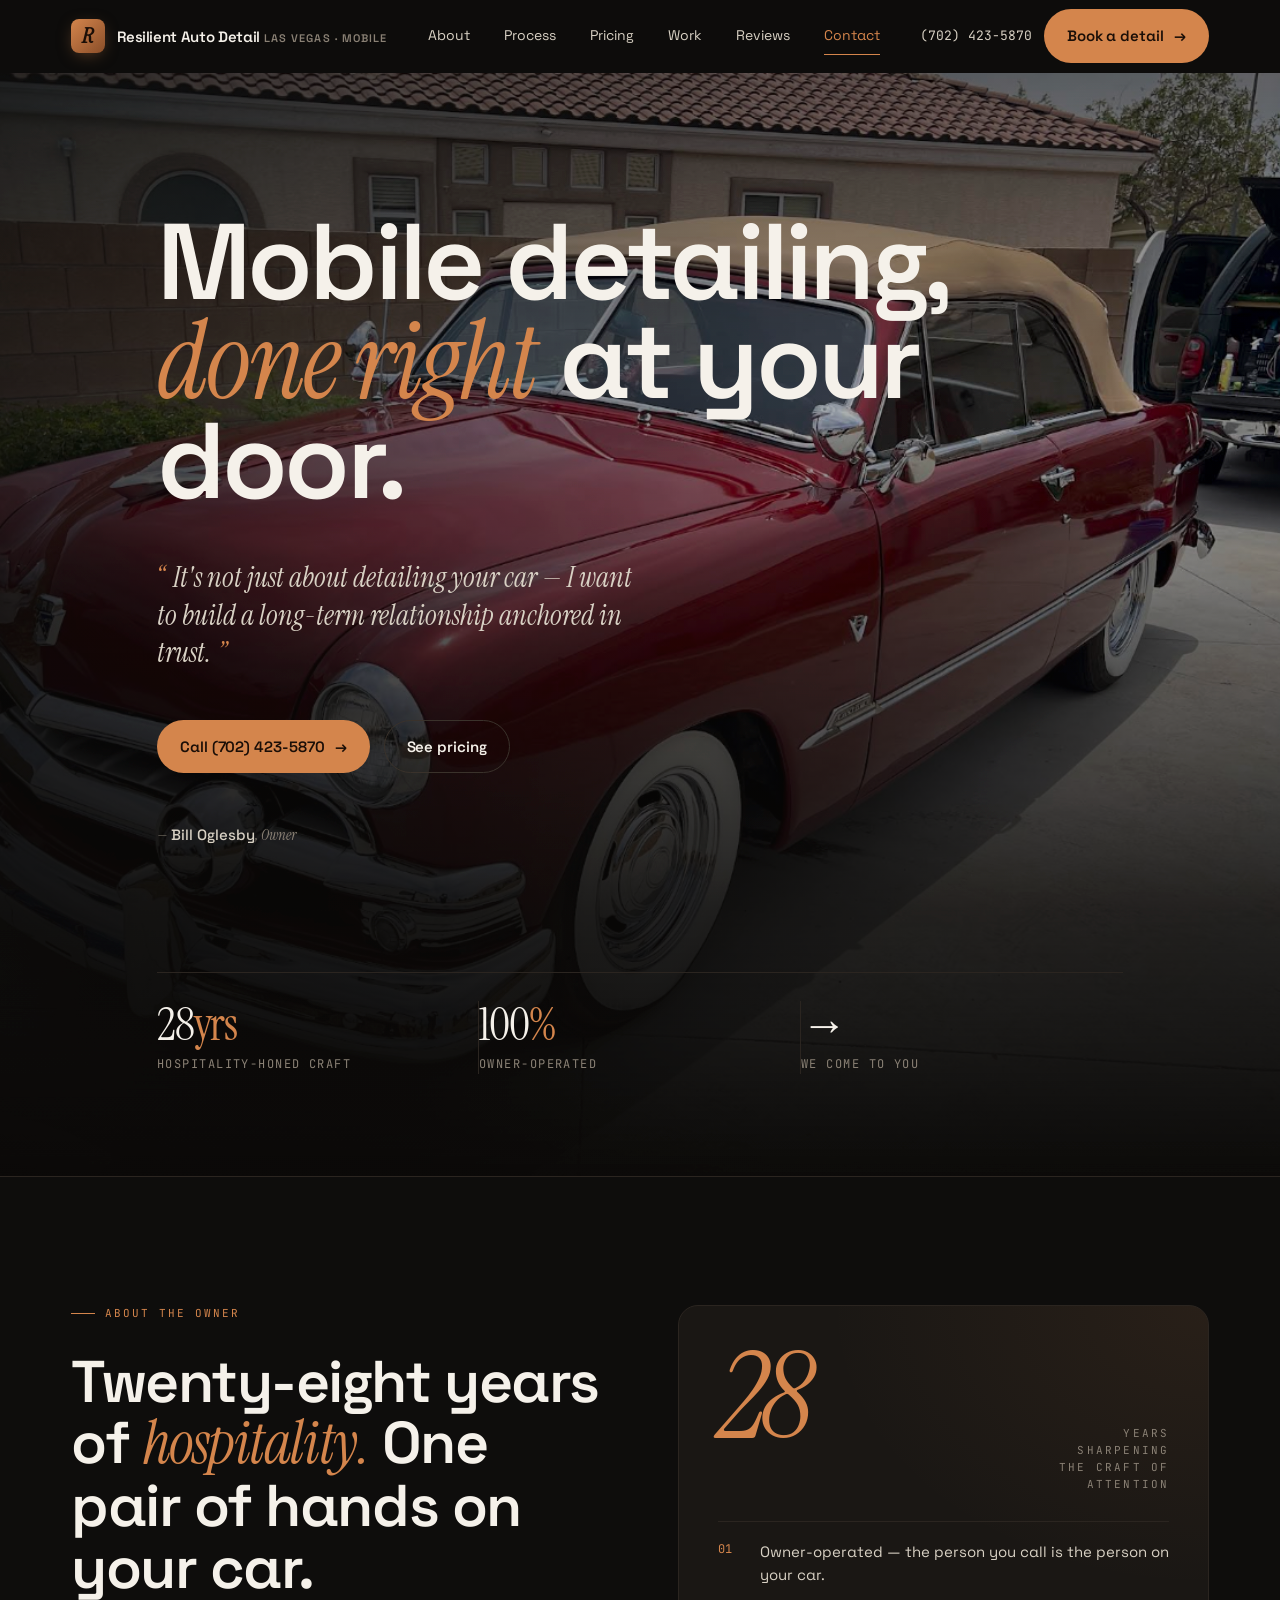
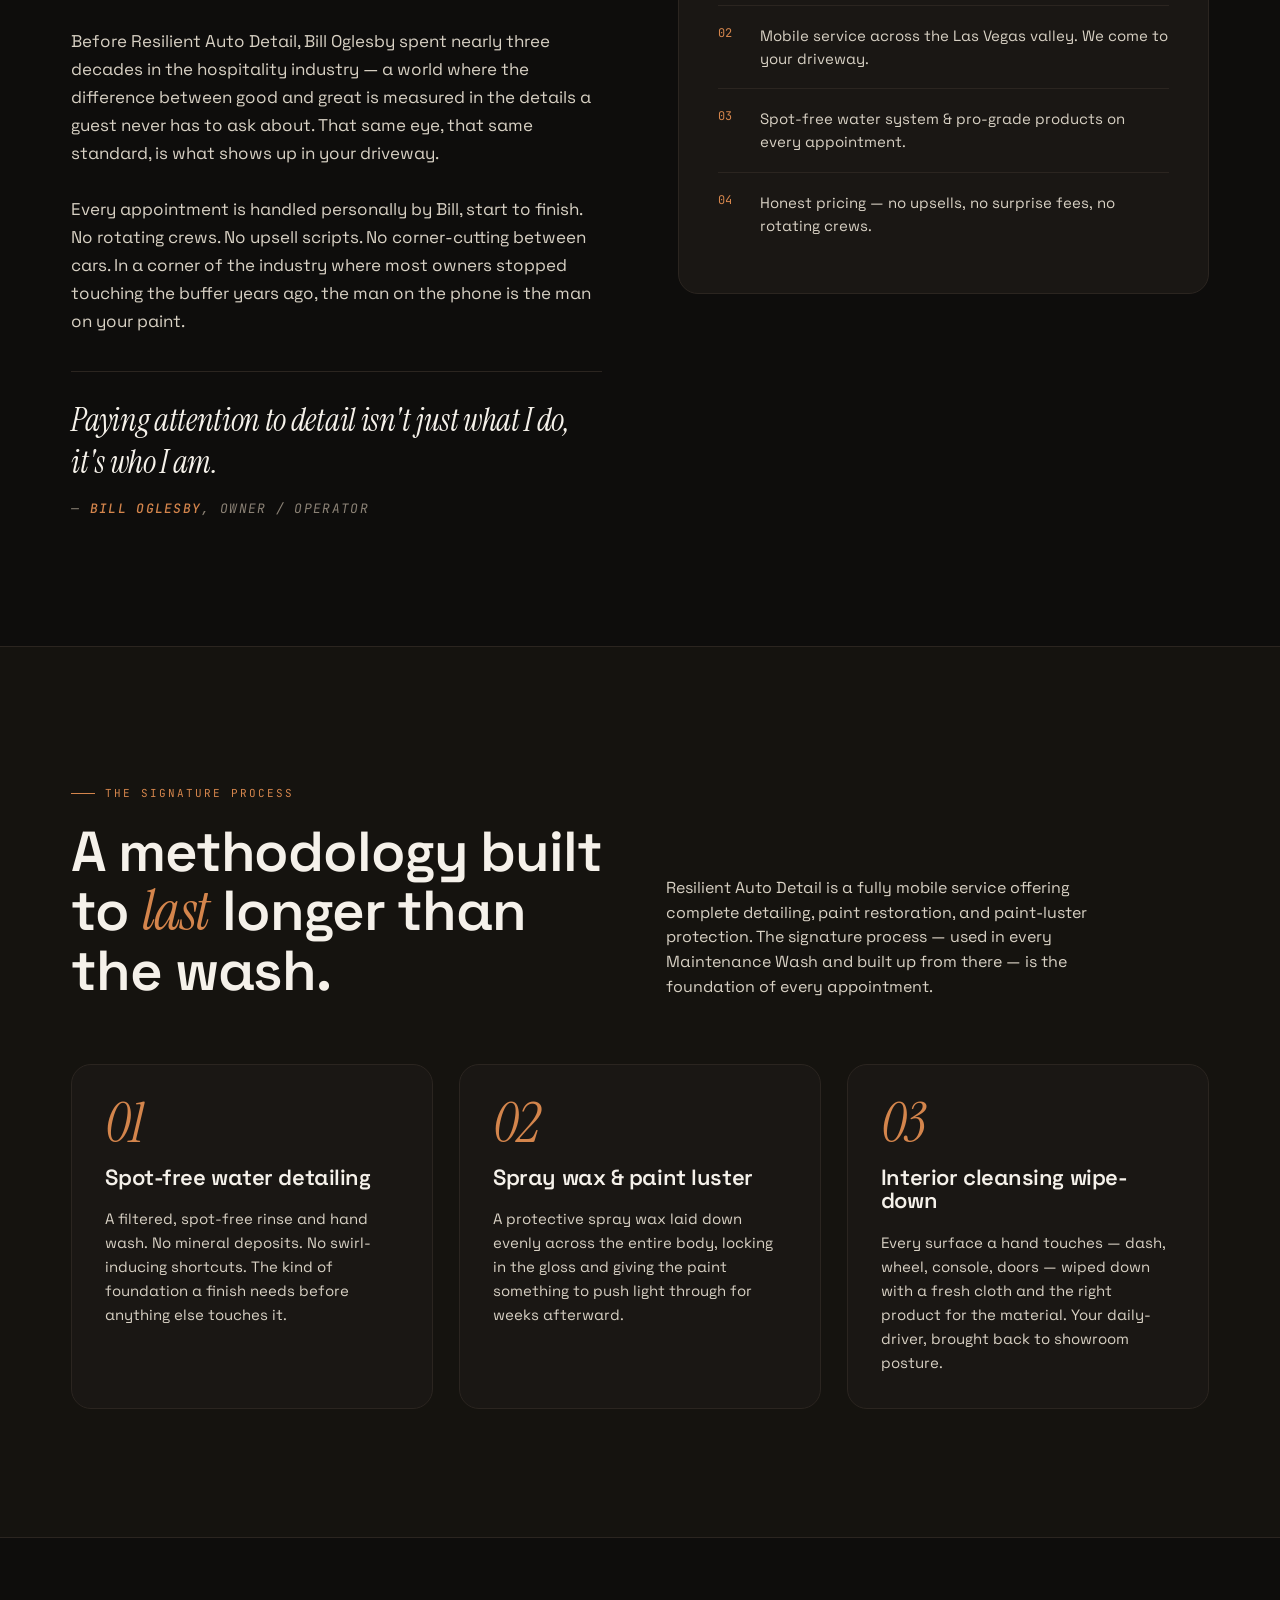
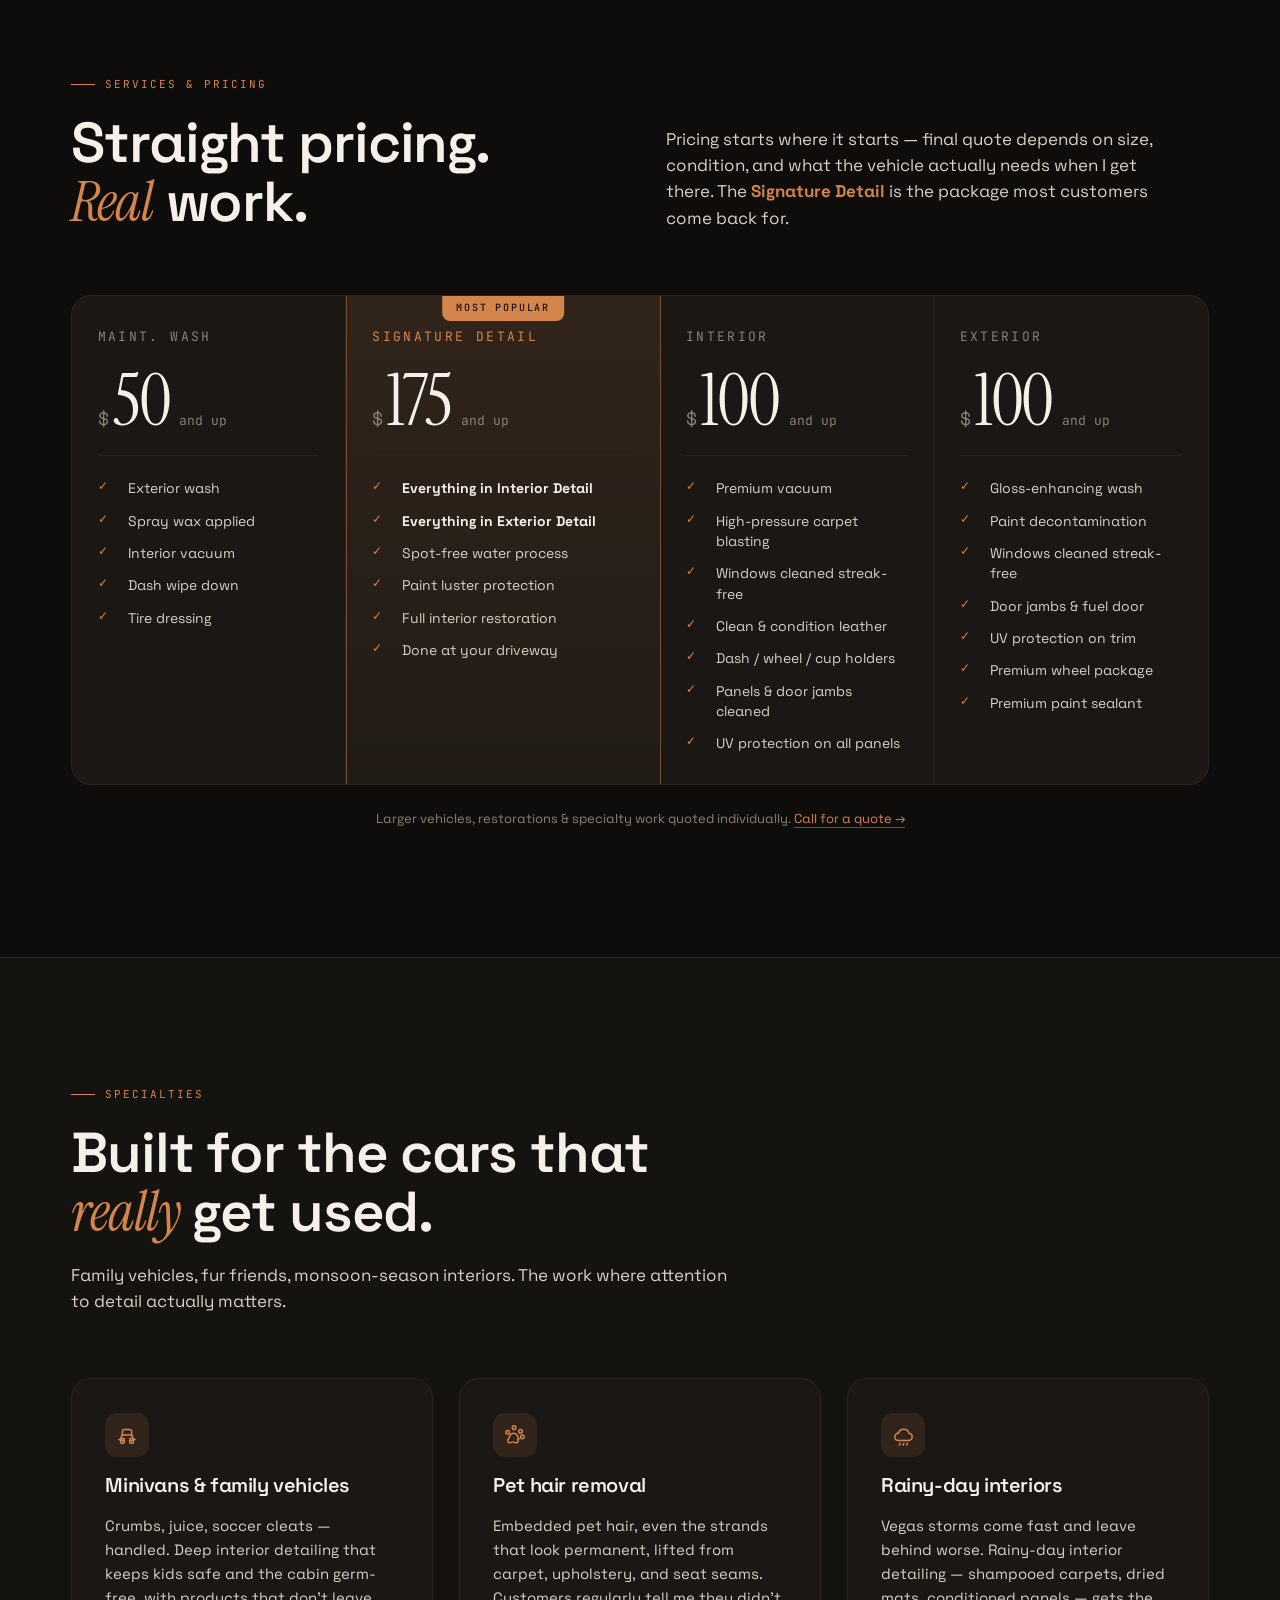
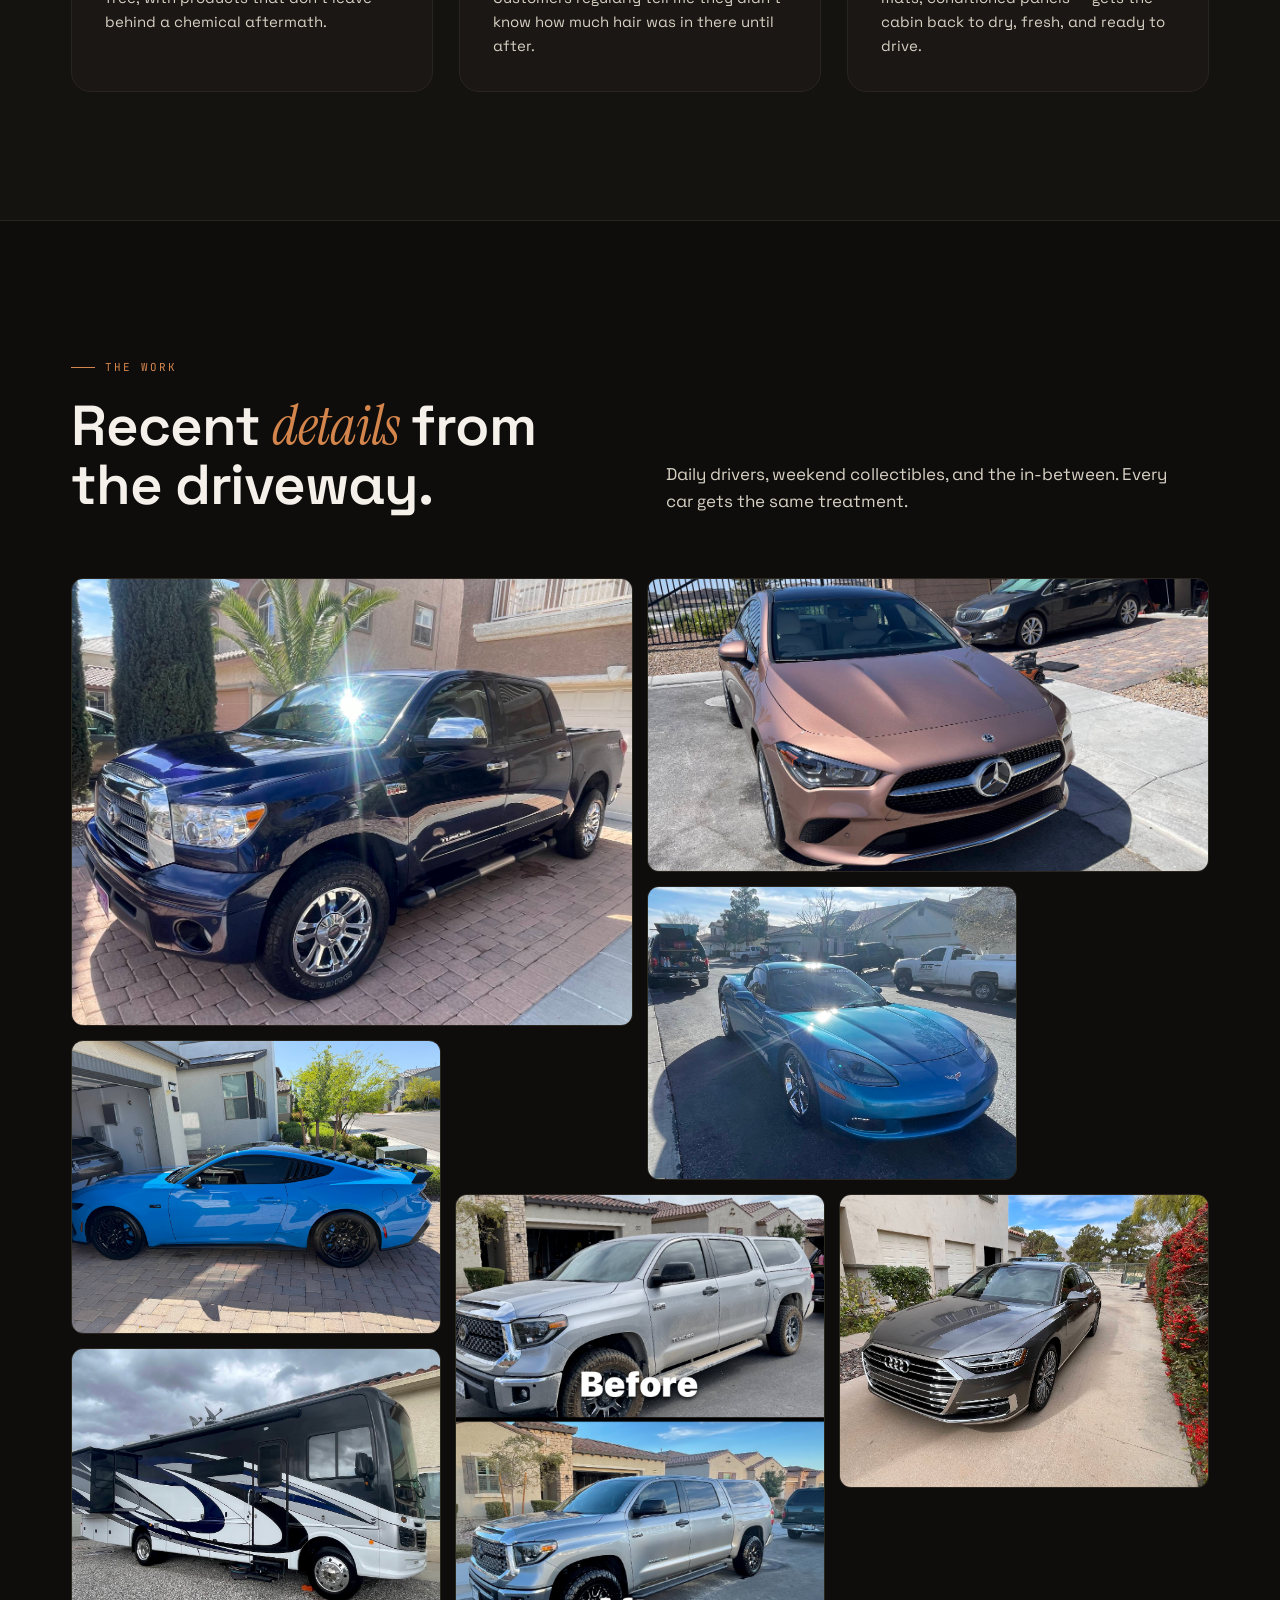
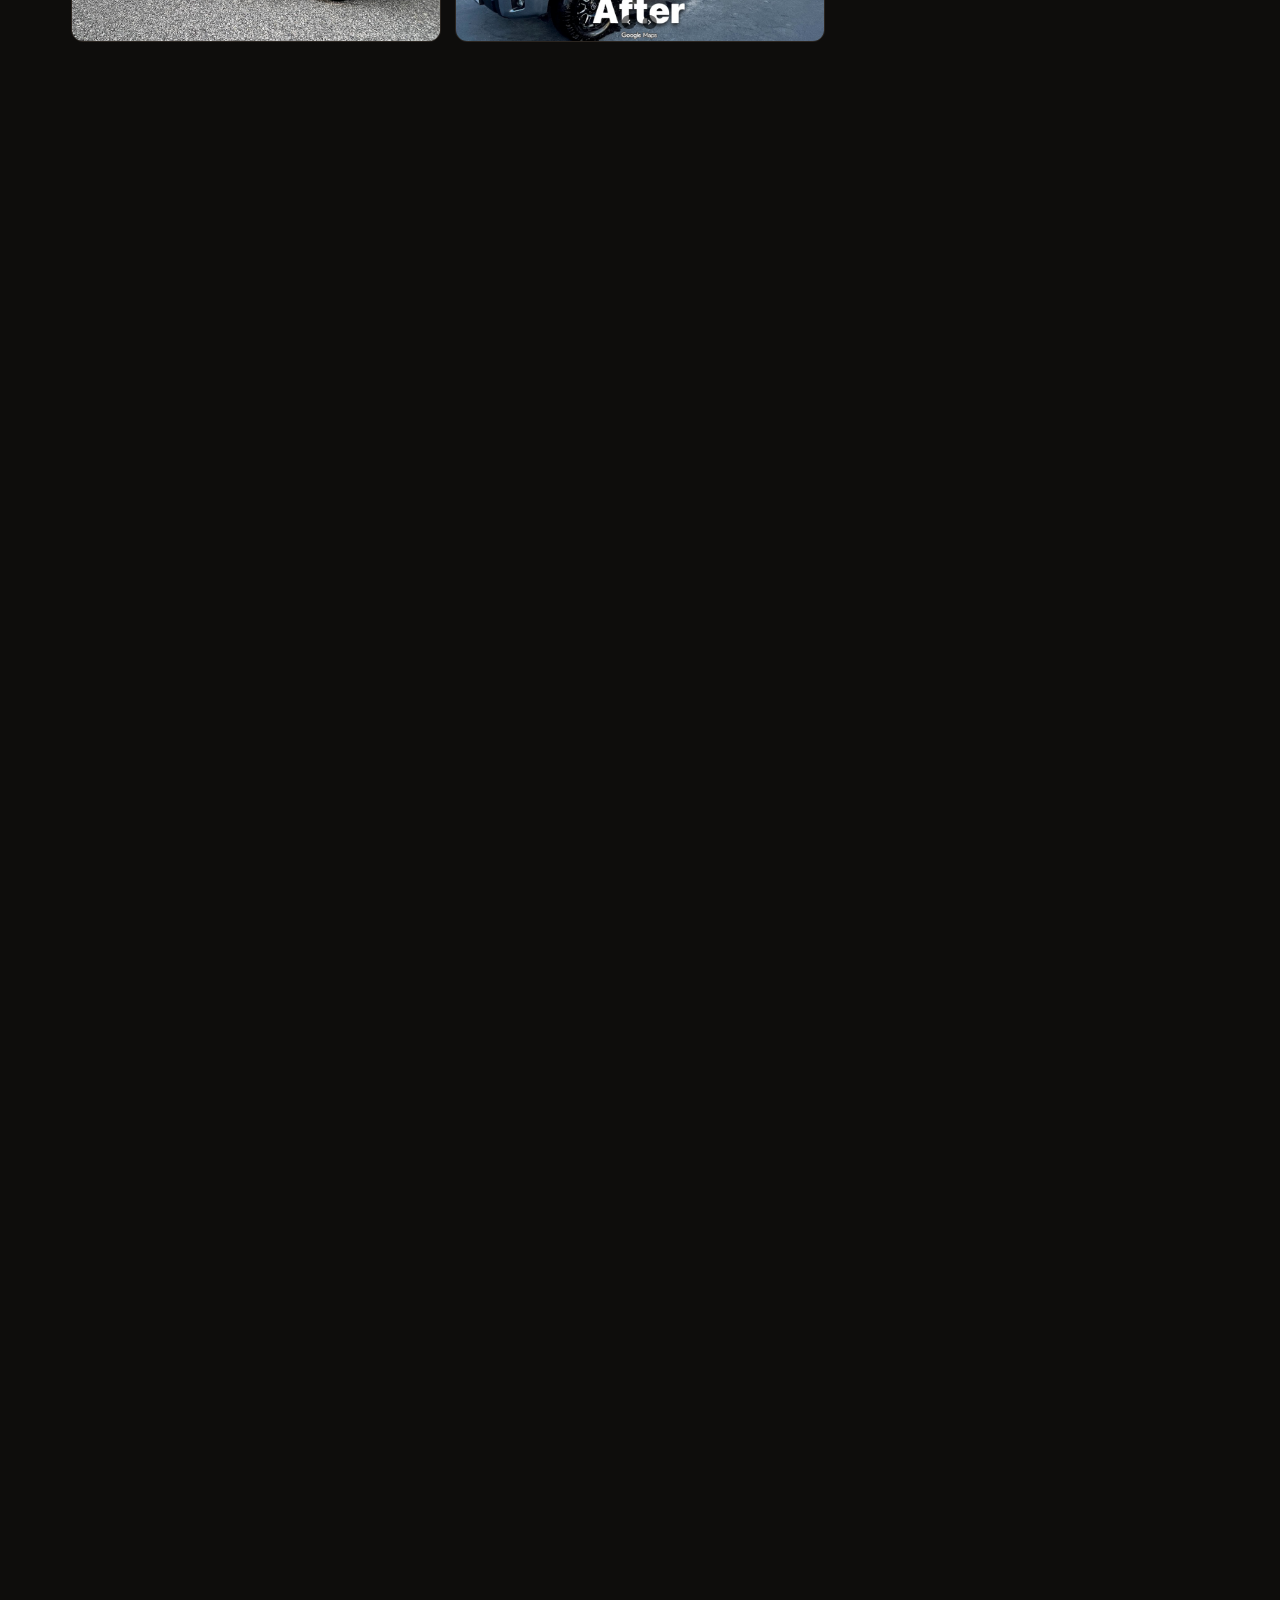
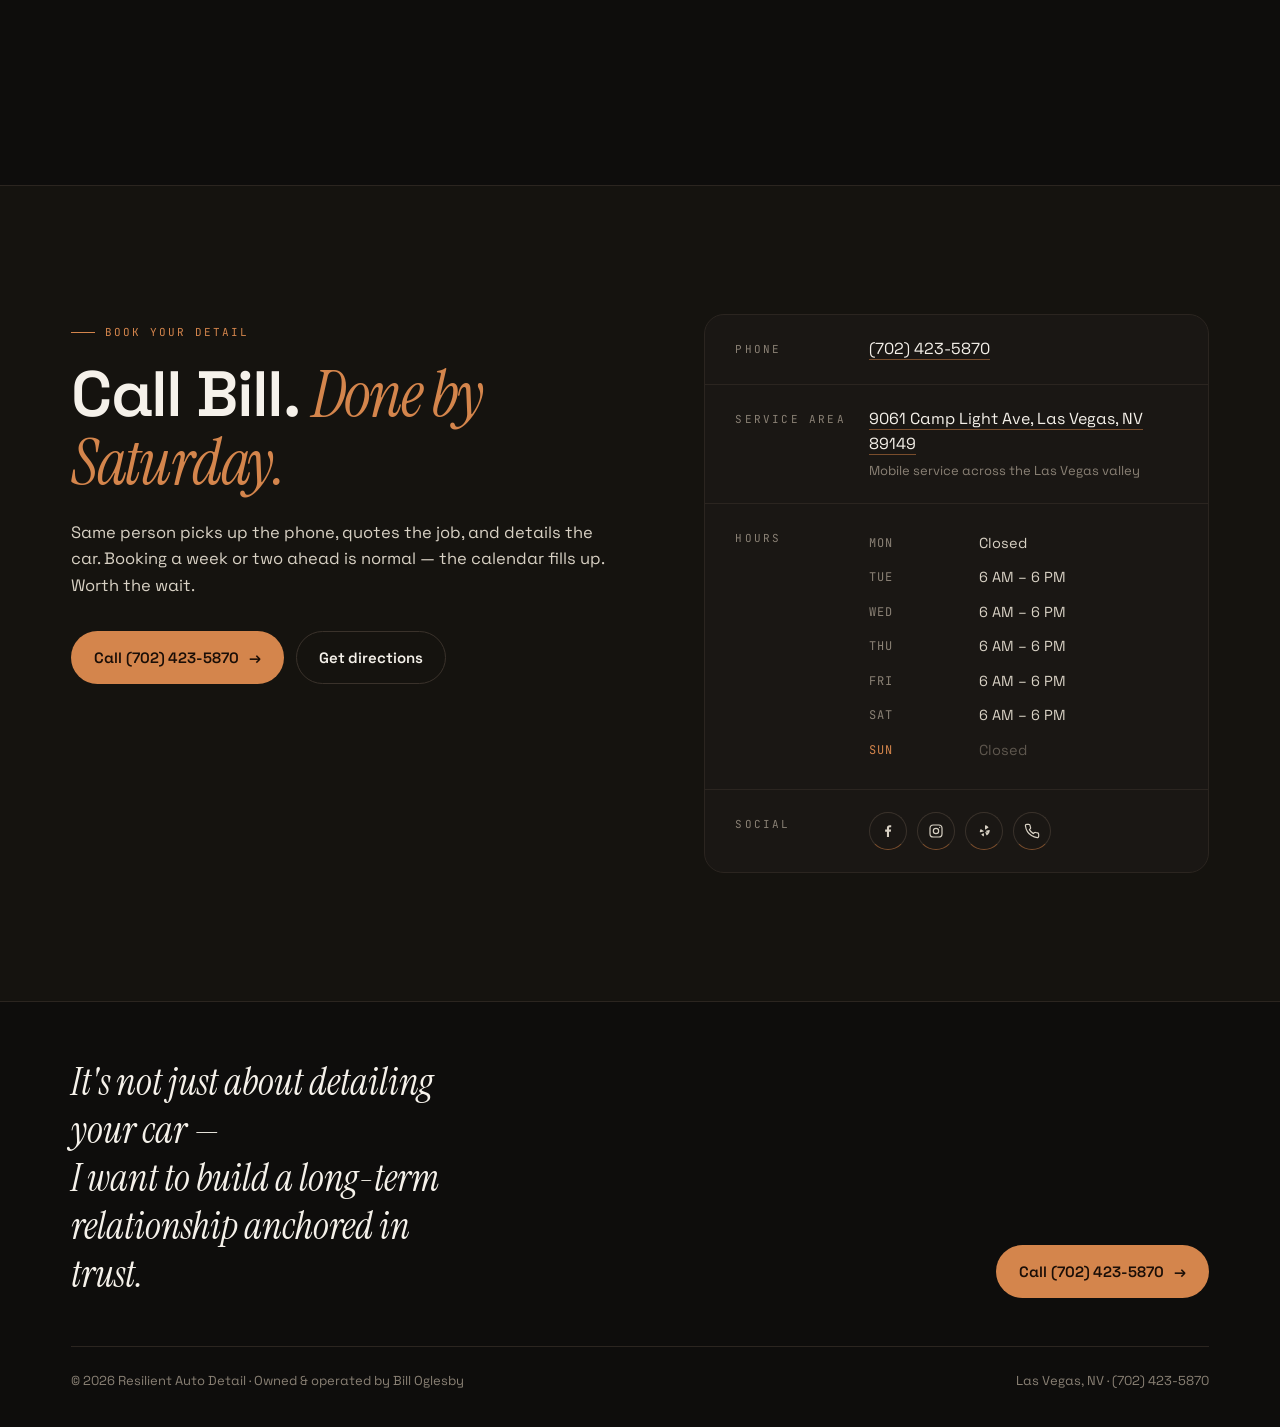
==== resilientautodetail.html @ d51728b9 "add resilient" ====
<!doctype html>
<html lang="en">
<head>
<meta charset="utf-8" />
<meta name="viewport" content="width=device-width,initial-scale=1,viewport-fit=cover" />
<title>Resilient Auto Detail — Mobile Auto Detailing by Bill Oglesby · Las Vegas</title>
<meta name="description" content="Mobile auto detailing in Las Vegas by owner-operator Bill Oglesby. Spot-free water detailing, paint luster protection, interior restoration. We come to your driveway. Call (702) 423-5870." />
<meta name="theme-color" content="#0e0d0c" />

<!-- Open Graph -->
<meta property="og:type" content="website" />
<meta property="og:site_name" content="Resilient Auto Detail" />
<meta property="og:title" content="Resilient Auto Detail — Mobile Auto Detailing by Bill Oglesby" />
<meta property="og:description" content="Owner-operated mobile detailing in Las Vegas. Spot-free water detailing, paint luster protection, interior restoration. We come to your driveway." />
<meta property="og:image" content="images/resilientautodetail/1.png" />
<meta property="og:url" content="https://resilientautodetail.com/" />
<meta name="twitter:card" content="summary_large_image" />

<!-- Local business structured data -->
<script type="application/ld+json">
{
  "@context": "https://schema.org",
  "@type": "AutoWash",
  "name": "Resilient Auto Detail",
  "image": "https://resilientautodetail.com/images/resilientautodetail/1.png",
  "telephone": "+1-702-423-5870",
  "url": "https://resilientautodetail.com/",
  "priceRange": "$50–$175+",
  "address": {
    "@type": "PostalAddress",
    "streetAddress": "9061 Camp Light Ave",
    "addressLocality": "Las Vegas",
    "addressRegion": "NV",
    "postalCode": "89149",
    "addressCountry": "US"
  },
  "openingHours": ["Tu-Sa 06:00-18:00"]
}
</script>

<link rel="preconnect" href="https://fonts.googleapis.com" />
<link rel="preconnect" href="https://fonts.gstatic.com" crossorigin />
<link href="https://fonts.googleapis.com/css2?family=Space+Grotesk:wght@400;500;600;700&family=Instrument+Serif:ital@0;1&family=JetBrains+Mono:wght@400;500&display=swap" rel="stylesheet" />

<style>
/* ---------- Tokens ---------- */
:root {
  --bg:        #0e0d0c;
  --bg-2:      #15130f;
  --surface:   #1a1714;
  --surface-2: #221d18;
  --line:      #2b2520;
  --line-2:    #3a322b;
  --fg:        #f5f1ea;
  --fg-2:      #d8d1c4;
  --muted:     #8a8175;
  --dim:       #5e574e;
  --ember:     #d4854c;       /* warm copper accent */
  --ember-2:   #e89a64;
  --ember-dim: #7a4d2c;
  --gold:      #c9a961;
  --red:       #c44a36;       /* alert/danger if needed */
  --max:       1240px;
  --gutter:    clamp(20px, 4vw, 56px);
  --r-sm: 6px;
  --r:    12px;
  --r-lg: 20px;
}

* { box-sizing: border-box; }
html { scroll-behavior: smooth; -webkit-text-size-adjust: 100%; }
body {
  margin: 0;
  background: var(--bg);
  color: var(--fg);
  font-family: 'Space Grotesk', system-ui, sans-serif;
  font-size: 17px;
  line-height: 1.55;
  font-feature-settings: "ss01", "ss02";
  -webkit-font-smoothing: antialiased;
  text-rendering: optimizeLegibility;
}
img { max-width: 100%; height: auto; display: block; }
a { color: inherit; text-decoration: none; }
button { font: inherit; cursor: pointer; }

::selection { background: var(--ember); color: #1a0e07; }

/* ---------- Reusable type ---------- */
.serif    { font-family: 'Instrument Serif', 'Cormorant Garamond', Georgia, serif; font-weight: 400; letter-spacing: -0.01em; }
.italic   { font-style: italic; }
.mono     { font-family: 'JetBrains Mono', ui-monospace, monospace; letter-spacing: 0.02em; }
.eyebrow {
  font-family: 'JetBrains Mono', monospace;
  font-size: 11px;
  letter-spacing: 0.18em;
  text-transform: uppercase;
  color: var(--ember);
  display: inline-flex;
  align-items: center;
  gap: 10px;
}
.eyebrow::before {
  content: "";
  width: 24px; height: 1px;
  background: currentColor;
  display: inline-block;
}

h1, h2, h3, h4 { margin: 0; font-weight: 600; letter-spacing: -0.02em; line-height: 1.05; }
p { margin: 0; }

.section { padding: clamp(72px, 10vw, 140px) 0; position: relative; }
.wrap   { max-width: var(--max); margin: 0 auto; padding: 0 var(--gutter); }
.rule   { border: 0; height: 1px; background: var(--line); margin: 0; }

/* ---------- Buttons ---------- */
.btn {
  display: inline-flex; align-items: center; gap: 10px;
  padding: 14px 22px;
  border-radius: 999px;
  border: 1px solid transparent;
  font-weight: 600;
  font-size: 15px;
  letter-spacing: -0.005em;
  transition: transform .15s ease, background .2s ease, color .2s ease, border-color .2s ease;
  white-space: nowrap;
}
.btn--primary {
  background: var(--ember);
  color: #1a0e07;
}
.btn--primary:hover { background: var(--ember-2); transform: translateY(-1px); }
.btn--ghost {
  background: transparent;
  color: var(--fg);
  border-color: var(--line-2);
}
.btn--ghost:hover { border-color: var(--ember); color: var(--ember); }
.btn .arrow {
  display: inline-block;
  transition: transform .2s ease;
}
.btn:hover .arrow { transform: translateX(3px); }

/* ---------- NAV ---------- */
.nav {
  position: sticky; top: 0; z-index: 50;
  background: rgba(14, 13, 12, 0.72);
  backdrop-filter: blur(14px) saturate(140%);
  -webkit-backdrop-filter: blur(14px) saturate(140%);
  border-bottom: 1px solid transparent;
  transition: border-color .25s ease, background .25s ease;
}
.nav.is-scrolled {
  border-bottom-color: var(--line);
  background: rgba(14, 13, 12, 0.88);
}
.nav__inner {
  display: flex; align-items: center; justify-content: space-between;
  height: 72px;
}
.brand {
  display: flex; align-items: center; gap: 12px;
  font-weight: 600; letter-spacing: -0.02em;
}
.brand__mark {
  width: 34px; height: 34px; border-radius: 8px;
  background: linear-gradient(135deg, var(--ember) 0%, #8a4e29 100%);
  display: grid; place-items: center;
  color: #1a0e07;
  font-family: 'Instrument Serif', serif;
  font-size: 22px;
  font-style: italic;
  line-height: 1;
  box-shadow: 0 4px 18px -6px rgba(212, 133, 76, 0.6);
}
.brand__name { font-size: 15px; line-height: 1.1; }
.brand__sub  { font-size: 11px; color: var(--muted); letter-spacing: 0.1em; text-transform: uppercase; line-height: 1; margin-top: 3px; }

.nav__links {
  display: flex; align-items: center; gap: 34px;
}
.nav__links a {
  font-size: 14px;
  color: var(--fg-2);
  position: relative;
  transition: color .2s ease;
}
.nav__links a:hover { color: var(--ember); }
.nav__links a.is-active { color: var(--ember); }
.nav__links a.is-active::after {
  content: "";
  position: absolute; left: 0; right: 0; bottom: -8px;
  height: 1px; background: var(--ember);
}

.nav__cta { display: flex; align-items: center; gap: 12px; }
.nav__phone {
  font-family: 'JetBrains Mono', monospace;
  font-size: 13px;
  color: var(--fg-2);
}
.nav__phone:hover { color: var(--ember); }

.nav__mobile { display: none; }
.nav__burger {
  display: none;
  width: 40px; height: 40px;
  border: 1px solid var(--line-2);
  background: transparent;
  border-radius: 8px;
  position: relative;
}
.nav__burger span {
  position: absolute; left: 10px; right: 10px; height: 1.5px; background: var(--fg);
  transition: transform .25s ease, opacity .2s ease, top .25s ease;
}
.nav__burger span:nth-child(1) { top: 14px; }
.nav__burger span:nth-child(2) { top: 19px; }
.nav__burger span:nth-child(3) { top: 24px; }
.nav.is-open .nav__burger span:nth-child(1) { top: 19px; transform: rotate(45deg); }
.nav.is-open .nav__burger span:nth-child(2) { opacity: 0; }
.nav.is-open .nav__burger span:nth-child(3) { top: 19px; transform: rotate(-45deg); }

/* ---------- HERO ---------- */
.hero {
  position: relative;
  min-height: min(92vh, 880px);
  display: grid;
  align-items: end;
  overflow: hidden;
  isolation: isolate;
  border-bottom: 1px solid var(--line);
}
.hero__bg {
  position: absolute; inset: 0;
  background-image: url('images/resilientautodetail/1.png');
  background-size: cover;
  background-position: center 35%;
  z-index: -2;
  transform: scale(1.04);
  filter: saturate(1.05) contrast(1.04);
}
.hero__bg::after {
  content: "";
  position: absolute; inset: 0;
  background:
    linear-gradient(180deg, rgba(14,13,12,0.55) 0%, rgba(14,13,12,0.15) 30%, rgba(14,13,12,0.85) 75%, var(--bg) 100%),
    linear-gradient(90deg, rgba(14,13,12,0.75) 0%, rgba(14,13,12,0.2) 60%);
  z-index: -1;
}
.hero__inner {
  padding-top: clamp(60px, 12vw, 140px);
  padding-bottom: clamp(60px, 8vw, 110px);
  display: grid;
  gap: clamp(28px, 4vw, 48px);
}
.hero__rating {
  display: inline-flex; align-items: center; gap: 12px;
  padding: 8px 14px 8px 12px;
  border: 1px solid var(--line-2);
  border-radius: 999px;
  background: rgba(14, 13, 12, 0.5);
  backdrop-filter: blur(6px);
  font-size: 13px;
  width: max-content;
}
.hero__rating .stars { color: var(--gold); letter-spacing: 1px; }
.hero__rating .dot { width: 3px; height: 3px; border-radius: 50%; background: var(--dim); }
.hero__rating .count { color: var(--muted); font-family: 'JetBrains Mono', monospace; font-size: 12px; }

.hero h1 {
  font-size: clamp(44px, 8.4vw, 116px);
  line-height: 0.92;
  letter-spacing: -0.035em;
  max-width: 14ch;
}
.hero h1 .accent {
  font-family: 'Instrument Serif', serif;
  font-weight: 400;
  font-style: italic;
  letter-spacing: -0.02em;
  color: var(--ember);
}
.hero__tagline {
  max-width: 38ch;
  font-family: 'Instrument Serif', serif;
  font-style: italic;
  font-size: clamp(20px, 2.4vw, 28px);
  line-height: 1.35;
  color: var(--fg-2);
}
.hero__tagline::before { content: "“"; color: var(--ember); margin-right: 2px; }
.hero__tagline::after  { content: "”"; color: var(--ember); margin-left: 2px;  }

.hero__actions {
  display: flex; flex-wrap: wrap; gap: 14px; align-items: center;
}
.hero__signature {
  margin-top: 2px;
  font-family: 'Instrument Serif', serif;
  font-style: italic;
  font-size: 15px;
  color: var(--muted);
}
.hero__signature strong { color: var(--fg-2); font-style: normal; font-family: 'Space Grotesk', sans-serif; font-weight: 500; }

.hero__meta {
  display: grid;
  grid-template-columns: repeat(3, minmax(0, 1fr));
  gap: 0;
  border-top: 1px solid var(--line);
  margin-top: clamp(40px, 6vw, 80px);
  padding-top: 28px;
}
.hero__meta > div {
  padding-right: 24px;
  border-right: 1px solid var(--line);
}
.hero__meta > div:last-child { border-right: 0; }
.hero__meta .k {
  font-family: 'Instrument Serif', serif;
  font-size: clamp(28px, 3.6vw, 48px);
  line-height: 1;
  letter-spacing: -0.02em;
  color: var(--fg);
}
.hero__meta .v {
  margin-top: 8px;
  font-size: 12px;
  letter-spacing: 0.12em;
  text-transform: uppercase;
  color: var(--muted);
  font-family: 'JetBrains Mono', monospace;
}

/* ---------- ABOUT ---------- */
.about {
  background: var(--bg);
}
.about__grid {
  display: grid;
  grid-template-columns: 1fr 1fr;
  gap: clamp(40px, 6vw, 96px);
  align-items: start;
}
.about__copy { display: grid; gap: 28px; }
.about__copy h2 {
  font-size: clamp(34px, 4.6vw, 64px);
  letter-spacing: -0.025em;
  max-width: 18ch;
}
.about__copy h2 em {
  font-family: 'Instrument Serif', serif;
  font-weight: 400;
  font-style: italic;
  color: var(--ember);
}
.about__copy p {
  color: var(--fg-2);
  font-size: 17px;
  line-height: 1.65;
  max-width: 52ch;
}
.about__pullquote {
  padding: 28px 0 0 0;
  border-top: 1px solid var(--line);
  margin-top: 8px;
  font-family: 'Instrument Serif', serif;
  font-style: italic;
  font-size: clamp(24px, 2.6vw, 32px);
  line-height: 1.3;
  letter-spacing: -0.01em;
  color: var(--fg);
}
.about__sig {
  margin-top: 18px;
  font-size: 13px;
  color: var(--muted);
  letter-spacing: 0.1em;
  text-transform: uppercase;
  font-family: 'JetBrains Mono', monospace;
}
.about__sig strong { color: var(--ember); font-weight: 500; }

.about__panel {
  position: relative;
  border: 1px solid var(--line);
  border-radius: var(--r-lg);
  padding: clamp(28px, 3vw, 40px);
  background:
    radial-gradient(120% 80% at 100% 0%, rgba(212,133,76,0.08) 0%, transparent 60%),
    var(--surface);
  display: grid;
  gap: 28px;
  align-content: start;
}
.about__panel-head {
  display: flex; justify-content: space-between; align-items: baseline;
  gap: 24px;
}
.about__panel-head .num {
  font-family: 'Instrument Serif', serif;
  font-style: italic;
  font-size: clamp(64px, 10vw, 120px);
  line-height: 0.85;
  letter-spacing: -0.04em;
  color: var(--ember);
}
.about__panel-head .lab {
  text-align: right;
  font-size: 11px;
  letter-spacing: 0.2em;
  text-transform: uppercase;
  color: var(--muted);
  max-width: 16ch;
  font-family: 'JetBrains Mono', monospace;
}
.about__list {
  list-style: none; padding: 0; margin: 0;
  display: grid;
  border-top: 1px solid var(--line);
}
.about__list li {
  padding: 18px 0;
  border-bottom: 1px solid var(--line);
  display: grid;
  grid-template-columns: 28px 1fr;
  gap: 14px;
  font-size: 15px;
  color: var(--fg-2);
}
.about__list li:last-child { border-bottom: 0; }
.about__list .marker {
  font-family: 'JetBrains Mono', monospace;
  font-size: 12px;
  color: var(--ember);
}

/* ---------- PROCESS ---------- */
.process {
  background: var(--bg-2);
  border-top: 1px solid var(--line);
  border-bottom: 1px solid var(--line);
}
.process__header {
  display: grid;
  grid-template-columns: 1fr 1fr;
  gap: clamp(28px, 4vw, 56px);
  margin-bottom: clamp(40px, 5vw, 72px);
  align-items: end;
}
.process__header h2 {
  font-size: clamp(34px, 4.4vw, 60px);
  max-width: 16ch;
}
.process__header h2 em {
  font-family: 'Instrument Serif', serif;
  font-style: italic;
  font-weight: 400;
  color: var(--ember);
}
.process__header p {
  color: var(--fg-2);
  max-width: 46ch;
  font-size: 16px;
}
.process__grid {
  display: grid;
  grid-template-columns: repeat(3, 1fr);
  gap: clamp(20px, 2vw, 32px);
}
.step {
  border: 1px solid var(--line);
  border-radius: var(--r-lg);
  padding: clamp(24px, 2.6vw, 36px);
  background: var(--surface);
  display: grid;
  gap: 18px;
  align-content: start;
  transition: border-color .3s ease, transform .3s ease;
}
.step:hover { border-color: var(--ember-dim); transform: translateY(-2px); }
.step__num {
  font-family: 'Instrument Serif', serif;
  font-style: italic;
  font-size: 56px;
  line-height: 0.9;
  color: var(--ember);
  letter-spacing: -0.03em;
}
.step h3 {
  font-size: 22px;
  letter-spacing: -0.02em;
}
.step p {
  color: var(--fg-2);
  font-size: 15px;
  line-height: 1.6;
}

/* ---------- PRICING ---------- */
.pricing__head {
  display: grid;
  grid-template-columns: 1fr 1fr;
  gap: clamp(28px, 4vw, 56px);
  margin-bottom: clamp(40px, 5vw, 72px);
  align-items: end;
}
.pricing__head h2 {
  font-size: clamp(34px, 4.4vw, 60px);
  max-width: 14ch;
}
.pricing__head h2 em {
  font-family: 'Instrument Serif', serif;
  font-style: italic;
  font-weight: 400;
  color: var(--ember);
}
.pricing__head p {
  color: var(--fg-2);
  max-width: 46ch;
}

.pricing__grid {
  display: grid;
  grid-template-columns: 1fr 1.15fr 1fr 1fr;
  gap: 0;
  border: 1px solid var(--line);
  border-radius: var(--r-lg);
  overflow: hidden;
  background: var(--surface);
}
.tier {
  padding: clamp(28px, 2.4vw, 36px) clamp(22px, 2vw, 30px);
  border-right: 1px solid var(--line);
  display: grid;
  align-content: start;
  gap: 22px;
  position: relative;
}
.tier:last-child { border-right: 0; }
.tier__name {
  font-size: 13px;
  letter-spacing: 0.18em;
  text-transform: uppercase;
  color: var(--muted);
  font-family: 'JetBrains Mono', monospace;
}
.tier__price {
  display: flex; align-items: baseline; gap: 6px;
}
.tier__price .currency { font-size: 18px; color: var(--muted); margin-right: -2px; }
.tier__price .amount {
  font-family: 'Instrument Serif', serif;
  font-size: clamp(48px, 5.6vw, 72px);
  line-height: 0.9;
  letter-spacing: -0.03em;
  color: var(--fg);
}
.tier__price .suffix {
  font-size: 13px; color: var(--muted);
  font-family: 'JetBrains Mono', monospace;
  margin-left: 4px;
}
.tier__features {
  list-style: none; margin: 0; padding: 0;
  display: grid; gap: 12px;
  border-top: 1px solid var(--line);
  padding-top: 22px;
}
.tier__features li {
  font-size: 14px;
  color: var(--fg-2);
  display: grid;
  grid-template-columns: 18px 1fr;
  gap: 12px;
  line-height: 1.45;
}
.tier__features .ck {
  color: var(--ember);
  font-family: 'JetBrains Mono', monospace;
  font-size: 12px;
}

.tier--signature {
  background:
    linear-gradient(180deg, rgba(212,133,76,0.12), rgba(212,133,76,0.04));
  border-left: 1px solid var(--ember-dim);
  border-right: 1px solid var(--ember-dim);
  position: relative;
  z-index: 2;
}
.tier--signature .tier__name { color: var(--ember); }
.tier--signature .tier__price .amount { color: var(--fg); }
.tier--signature::before {
  content: "Most Popular";
  position: absolute; top: -1px; left: 50%; transform: translateX(-50%);
  background: var(--ember);
  color: #1a0e07;
  font-size: 10px;
  letter-spacing: 0.18em;
  text-transform: uppercase;
  font-family: 'JetBrains Mono', monospace;
  padding: 5px 14px;
  border-radius: 0 0 8px 8px;
  font-weight: 500;
}
.pricing__foot {
  margin-top: 24px;
  font-size: 13px;
  color: var(--muted);
  text-align: center;
}
.pricing__foot a { color: var(--ember); border-bottom: 1px solid var(--ember-dim); }

/* ---------- SPECIALTIES ---------- */
.specialties {
  background: var(--bg-2);
  border-top: 1px solid var(--line);
  border-bottom: 1px solid var(--line);
}
.specialties__head { max-width: 60ch; margin-bottom: clamp(40px, 5vw, 72px); display: grid; gap: 20px; }
.specialties__head h2 {
  font-size: clamp(34px, 4.4vw, 60px);
}
.specialties__head h2 em {
  font-family: 'Instrument Serif', serif;
  font-style: italic;
  font-weight: 400;
  color: var(--ember);
}
.specialties__head p { color: var(--fg-2); }
.specialties__grid {
  display: grid;
  grid-template-columns: repeat(3, 1fr);
  gap: clamp(20px, 2vw, 32px);
}
.spec {
  padding: clamp(28px, 2.6vw, 40px);
  border: 1px solid var(--line);
  background: var(--surface);
  border-radius: var(--r-lg);
  display: grid;
  gap: 18px;
  align-content: start;
  position: relative;
  overflow: hidden;
  transition: border-color .3s ease;
}
.spec:hover { border-color: var(--ember-dim); }
.spec__icon {
  width: 44px; height: 44px;
  border-radius: 12px;
  background: rgba(212,133,76,0.12);
  display: grid; place-items: center;
  color: var(--ember);
}
.spec h3 { font-size: 20px; }
.spec p { color: var(--fg-2); font-size: 15px; line-height: 1.6; }

/* ---------- GALLERY ---------- */
.gallery__head {
  display: grid;
  grid-template-columns: 1fr 1fr;
  gap: clamp(28px, 4vw, 56px);
  margin-bottom: clamp(40px, 5vw, 72px);
  align-items: end;
}
.gallery__head h2 {
  font-size: clamp(34px, 4.4vw, 60px);
  max-width: 14ch;
}
.gallery__head h2 em {
  font-family: 'Instrument Serif', serif;
  font-style: italic;
  font-weight: 400;
  color: var(--ember);
}
.gallery__head p { color: var(--fg-2); max-width: 46ch; }

.gallery__grid {
  display: grid;
  grid-template-columns: repeat(6, 1fr);
  grid-auto-rows: 140px;
  gap: 14px;
}
.gallery__item {
  position: relative;
  overflow: hidden;
  border-radius: var(--r);
  cursor: zoom-in;
  background: var(--surface);
  border: 1px solid var(--line);
}
.gallery__item img {
  width: 100%; height: 100%; object-fit: cover;
  transition: transform .6s ease;
}
.gallery__item:hover img { transform: scale(1.04); }
.gallery__item::after {
  content: "";
  position: absolute; inset: 0;
  background: linear-gradient(180deg, transparent 60%, rgba(0,0,0,0.55));
  opacity: 0;
  transition: opacity .3s ease;
  pointer-events: none;
}
.gallery__item:hover::after { opacity: 1; }
.gallery__item .cap {
  position: absolute; left: 14px; bottom: 12px;
  font-size: 12px;
  font-family: 'JetBrains Mono', monospace;
  letter-spacing: 0.08em;
  text-transform: uppercase;
  color: var(--fg);
  opacity: 0;
  transition: opacity .3s ease, transform .3s ease;
  transform: translateY(4px);
  z-index: 2;
}
.gallery__item:hover .cap { opacity: 1; transform: translateY(0); }

/* Masonry placements */
.gi-1 { grid-column: span 3; grid-row: span 3; }
.gi-2 { grid-column: span 3; grid-row: span 2; }
.gi-3 { grid-column: span 2; grid-row: span 2; }
.gi-4 { grid-column: span 2; grid-row: span 2; }
.gi-5 { grid-column: span 2; grid-row: span 3; }
.gi-6 { grid-column: span 2; grid-row: span 2; }
.gi-7 { grid-column: span 2; grid-row: span 2; }

/* Lightbox */
.lightbox {
  position: fixed; inset: 0;
  background: rgba(0,0,0,0.92);
  display: none;
  align-items: center; justify-content: center;
  z-index: 100;
  padding: 5vw;
  cursor: zoom-out;
}
.lightbox.is-open { display: flex; }
.lightbox img {
  max-width: 100%; max-height: 90vh;
  border-radius: var(--r);
  box-shadow: 0 30px 80px -20px rgba(0,0,0,0.8);
}
.lightbox__close {
  position: absolute; top: 24px; right: 24px;
  width: 44px; height: 44px;
  border: 1px solid var(--line-2);
  background: rgba(0,0,0,0.6);
  border-radius: 50%;
  color: var(--fg);
  font-size: 18px;
  display: grid; place-items: center;
}
.lightbox__nav {
  position: absolute; top: 50%; transform: translateY(-50%);
  width: 52px; height: 52px;
  border: 1px solid var(--line-2);
  background: rgba(0,0,0,0.6);
  border-radius: 50%;
  color: var(--fg);
  font-size: 22px;
}
.lightbox__nav--prev { left: 24px; }
.lightbox__nav--next { right: 24px; }

/* ---------- REVIEWS ---------- */
.reviews {
  background: var(--bg);
}
.reviews__head {
  margin-bottom: clamp(40px, 5vw, 72px);
}
.reviews__head h2 {
  font-size: clamp(34px, 4.4vw, 60px);
  max-width: 22ch;
}
.reviews__head h2 em {
  font-family: 'Instrument Serif', serif;
  font-style: italic;
  font-weight: 400;
  color: var(--ember);
}

.reviews__grid {
  display: grid;
  grid-template-columns: repeat(2, 1fr);
  gap: clamp(20px, 2vw, 28px);
}
.review {
  border: 1px solid var(--line);
  border-radius: var(--r-lg);
  background: var(--surface);
  display: grid;
  align-content: start;
  position: relative;
  overflow: hidden;
}
.review__photo {
  display: block;
  width: 100%;
  height: 240px;
  object-fit: cover;
  background: var(--bg-2);
  border-bottom: 1px solid var(--line);
}
.review__inner {
  padding: clamp(24px, 2.4vw, 32px);
  display: grid;
  gap: 18px;
  align-content: start;
}
.review__head {
  display: flex; align-items: center; gap: 14px;
}
.review__avatar {
  width: 44px; height: 44px;
  border-radius: 50%;
  display: grid; place-items: center;
  font-family: 'Instrument Serif', serif;
  font-size: 22px;
  color: #1a0e07;
  flex-shrink: 0;
}
.review__who { display: grid; gap: 2px; }
.review__name { font-weight: 500; font-size: 16px; }
.review__when { font-size: 12px; color: var(--muted); font-family: 'JetBrains Mono', monospace; letter-spacing: 0.05em; }
.review__stars { color: var(--gold); letter-spacing: 2px; font-size: 14px; margin-left: auto; }
.review__body {
  color: var(--fg-2);
  font-size: 15.5px;
  line-height: 1.65;
  max-height: 9.5em;
  overflow: hidden;
  position: relative;
  transition: max-height .4s ease;
}
.review.is-expanded .review__body { max-height: 60em; }
.review__body::after {
  content: "";
  position: absolute; left: 0; right: 0; bottom: 0;
  height: 60px;
  background: linear-gradient(180deg, transparent, var(--surface));
  pointer-events: none;
  transition: opacity .3s ease;
}
.review.is-expanded .review__body::after { opacity: 0; }
.review__more {
  background: none;
  border: 0;
  padding: 0;
  color: var(--ember);
  font-size: 13px;
  font-family: 'JetBrains Mono', monospace;
  letter-spacing: 0.08em;
  text-transform: uppercase;
  width: max-content;
}
.review__more:hover { color: var(--ember-2); }

/* ---------- CONTACT ---------- */
.contact {
  background: var(--bg-2);
  border-top: 1px solid var(--line);
}
.contact__grid {
  display: grid;
  grid-template-columns: 1.1fr 1fr;
  gap: clamp(40px, 6vw, 96px);
  align-items: start;
}
.contact__copy h2 {
  font-size: clamp(38px, 5vw, 72px);
  letter-spacing: -0.025em;
  margin-bottom: 24px;
  max-width: 14ch;
}
.contact__copy h2 em {
  font-family: 'Instrument Serif', serif;
  font-style: italic;
  font-weight: 400;
  color: var(--ember);
}
.contact__copy p { color: var(--fg-2); max-width: 50ch; font-size: 16.5px; line-height: 1.6; margin-bottom: 32px; }
.contact__actions { display: flex; flex-wrap: wrap; gap: 12px; }

.contact__panel {
  border: 1px solid var(--line);
  border-radius: var(--r-lg);
  background: var(--surface);
  overflow: hidden;
}
.contact__row {
  display: grid;
  grid-template-columns: 110px 1fr;
  gap: 24px;
  padding: 22px clamp(24px, 2.4vw, 32px);
  border-bottom: 1px solid var(--line);
  align-items: start;
}
.contact__row:last-child { border-bottom: 0; }
.contact__row .label {
  font-size: 11px;
  letter-spacing: 0.2em;
  text-transform: uppercase;
  color: var(--muted);
  font-family: 'JetBrains Mono', monospace;
  padding-top: 4px;
}
.contact__row .val {
  font-size: 16px;
  color: var(--fg);
}
.contact__row .val a { border-bottom: 1px solid var(--ember-dim); transition: color .2s ease, border-color .2s ease; }
.contact__row .val a:hover { color: var(--ember); border-color: var(--ember); }
.hours-table { width: 100%; border-collapse: collapse; font-size: 14.5px; }
.hours-table td { padding: 6px 0; color: var(--fg-2); }
.hours-table td:first-child { width: 110px; color: var(--muted); font-family: 'JetBrains Mono', monospace; font-size: 12px; letter-spacing: 0.08em; text-transform: uppercase; }
.hours-table tr.closed td:last-child { color: var(--dim); }
.hours-table tr.today td { color: var(--ember); }
.hours-table tr.today td:first-child { color: var(--ember); }

.socials { display: flex; gap: 10px; }
.socials a {
  width: 38px; height: 38px;
  border-radius: 50%;
  border: 1px solid var(--line-2);
  display: grid; place-items: center;
  color: var(--fg-2);
  transition: border-color .2s ease, color .2s ease;
}
.socials a:hover { border-color: var(--ember); color: var(--ember); }

/* ---------- FOOTER ---------- */
.foot {
  background: var(--bg);
  padding: 56px 0 36px;
  border-top: 1px solid var(--line);
}
.foot__top {
  display: grid;
  grid-template-columns: auto auto;
  justify-content: space-between;
  align-items: end;
  gap: 24px;
  margin-bottom: 48px;
}
.foot__tagline {
  font-family: 'Instrument Serif', serif;
  font-style: italic;
  font-size: clamp(24px, 3vw, 40px);
  line-height: 1.25;
  max-width: 22ch;
  color: var(--fg);
}
.foot__bottom {
  display: flex; flex-wrap: wrap; justify-content: space-between; gap: 18px;
  padding-top: 24px;
  border-top: 1px solid var(--line);
  font-size: 13px;
  color: var(--muted);
}
.foot__bottom a:hover { color: var(--ember); }

/* ---------- Reveal animations ---------- */
.reveal { opacity: 0; transform: translateY(20px); transition: opacity .8s ease, transform .8s ease; }
.reveal.in { opacity: 1; transform: none; }

/* ---------- Responsive ---------- */
@media (max-width: 980px) {
  .about__grid { grid-template-columns: 1fr; }
  .process__grid { grid-template-columns: 1fr; }
  .specialties__grid { grid-template-columns: 1fr; }
  .pricing__grid {
    grid-template-columns: 1fr 1fr;
  }
  .tier:nth-child(2n) { border-right: 0; }
  .tier { border-bottom: 1px solid var(--line); }
  .tier:nth-last-child(-n+2) { border-bottom: 0; }
  .reviews__grid { grid-template-columns: 1fr; }
  .contact__grid { grid-template-columns: 1fr; }
  .gallery__grid { grid-template-columns: repeat(4, 1fr); grid-auto-rows: 120px; }
  .gi-1 { grid-column: span 4; grid-row: span 3; }
  .gi-2 { grid-column: span 4; grid-row: span 2; }
  .gi-3, .gi-4, .gi-6, .gi-7 { grid-column: span 2; grid-row: span 2; }
  .gi-5 { grid-column: span 2; grid-row: span 3; }

  .process__header, .pricing__head, .gallery__head, .reviews__head { grid-template-columns: 1fr; }
}

@media (max-width: 900px) {
  body { font-size: 16px; }
  .nav__inner { height: 64px; }
  .nav__links { display: none; }
  .nav__phone { display: none; }
  .nav__burger { display: block; }
  .brand__sub { display: none; }
  .nav__mobile {
    position: fixed; inset: 64px 0 auto 0;
    background: var(--bg);
    border-bottom: 1px solid var(--line);
    padding: 24px var(--gutter);
    display: none;
    flex-direction: column;
    gap: 4px;
    z-index: 49;
  }
  .nav.is-open .nav__mobile { display: flex; }
  .nav__mobile a {
    padding: 14px 0;
    font-size: 18px;
    border-bottom: 1px solid var(--line);
    color: var(--fg);
  }
  .nav__mobile a:last-child { border-bottom: 0; }
}

@media (max-width: 720px) {
  .hero { min-height: 86vh; }
  .hero h1 { font-size: 14vw; }
  .hero__meta {
    grid-template-columns: 1fr 1fr;
    border-bottom: 1px solid var(--line);
  }
  .hero__meta > div {
    padding: 18px 16px;
    border-right: 1px solid var(--line);
    border-bottom: 1px solid var(--line);
  }
  .hero__meta > div:nth-child(2n) { border-right: 0; }
  .hero__meta > div:nth-last-child(-n+2) { border-bottom: 0; }

  .pricing__grid { grid-template-columns: 1fr; }
  .tier { border-right: 0; border-bottom: 1px solid var(--line); }
  .tier:last-child { border-bottom: 0; }
  .tier--signature { border-left: 0; border-right: 0; border-top: 1px solid var(--ember-dim); border-bottom: 1px solid var(--ember-dim); }

  .gallery__grid { grid-template-columns: repeat(2, 1fr); grid-auto-rows: 160px; }
  .gi-1 { grid-column: span 2; grid-row: span 3; }
  .gi-2, .gi-3, .gi-4, .gi-6, .gi-7 { grid-column: span 1; grid-row: span 2; }
  .gi-5 { grid-column: span 1; grid-row: span 3; }

  .contact__row { grid-template-columns: 1fr; gap: 6px; }
  .foot__top { grid-template-columns: 1fr; }
}
</style>
</head>
<body>

<!-- ====================== NAV ====================== -->
<header class="nav" id="nav">
  <div class="wrap nav__inner">
    <a href="#top" class="brand" aria-label="Resilient Auto Detail — Home">
      <span class="brand__mark" aria-hidden="true">R</span>
      <span>
        <span class="brand__name">Resilient Auto Detail</span>
        <span class="brand__sub">Las Vegas · Mobile</span>
      </span>
    </a>

    <nav class="nav__links" aria-label="Primary">
      <a href="#about">About</a>
      <a href="#process">Process</a>
      <a href="#pricing">Pricing</a>
      <a href="#gallery">Work</a>
      <a href="#reviews">Reviews</a>
      <a href="#contact">Contact</a>
    </nav>

    <div class="nav__cta">
      <a href="tel:+17024235870" class="nav__phone" aria-label="Call Bill at (702) 423-5870">(702) 423-5870</a>
      <a href="tel:+17024235870" class="btn btn--primary">Book a detail <span class="arrow">→</span></a>
      <button class="nav__burger" aria-label="Menu" aria-expanded="false">
        <span></span><span></span><span></span>
      </button>
    </div>
  </div>
  <div class="nav__mobile" aria-label="Mobile">
    <a href="#about">About</a>
    <a href="#process">Process</a>
    <a href="#pricing">Pricing</a>
    <a href="#gallery">Work</a>
    <a href="#reviews">Reviews</a>
    <a href="#contact">Contact</a>
    <a href="tel:+17024235870" style="color: var(--ember);">Call (702) 423-5870</a>
  </div>
</header>

<main id="top">

<!-- ====================== HERO ====================== -->
<section class="hero" aria-labelledby="hero-title">
  <div class="hero__bg" role="img" aria-label="A freshly detailed blue BMW M4 with a mirror-finish gloss"></div>
  <div class="wrap hero__inner">
    <h1 id="hero-title">
      Mobile detailing,<br />
      <span class="accent">done right</span> at your door.
    </h1>

    <p class="hero__tagline">
      It's not just about detailing your car — I want to build a long-term relationship anchored in trust.
    </p>

    <div class="hero__actions">
      <a href="tel:+17024235870" class="btn btn--primary">Call (702) 423-5870 <span class="arrow">→</span></a>
      <a href="#pricing" class="btn btn--ghost">See pricing</a>
    </div>
    <p class="hero__signature">— <strong>Bill Oglesby</strong>, Owner</p>

    <div class="hero__meta">
      <div>
        <div class="k">28<span style="color:var(--ember)">yrs</span></div>
        <div class="v">Hospitality-honed craft</div>
      </div>
      <div>
        <div class="k">100<span style="color:var(--ember)">%</span></div>
        <div class="v">Owner-operated</div>
      </div>
      <div>
        <div class="k">→</div>
        <div class="v">We come to you</div>
      </div>
    </div>
  </div>
</section>

<!-- ====================== ABOUT ====================== -->
<section class="section about" id="about" aria-labelledby="about-title">
  <div class="wrap about__grid">
    <div class="about__copy reveal">
      <span class="eyebrow">About the owner</span>
      <h2 id="about-title">Twenty-eight years of <em>hospitality.</em> One pair of hands on your car.</h2>
      <p>
        Before Resilient Auto Detail, Bill Oglesby spent nearly three decades in the hospitality
        industry — a world where the difference between good and great is measured in the details
        a guest never has to ask about. That same eye, that same standard, is what shows up in
        your driveway.
      </p>
      <p>
        Every appointment is handled personally by Bill, start to finish. No rotating crews. No
        upsell scripts. No corner-cutting between cars. In a corner of the industry where most
        owners stopped touching the buffer years ago, the man on the phone is the man on your
        paint.
      </p>
      <div class="about__pullquote">
        Paying attention to detail isn't just what I do, it's who I am.
        <div class="about__sig">— <strong>Bill Oglesby</strong>, Owner / Operator</div>
      </div>
    </div>

    <aside class="about__panel reveal" aria-label="At a glance">
      <div class="about__panel-head">
        <div class="num">28</div>
        <div class="lab">Years sharpening the craft of attention</div>
      </div>
      <ul class="about__list">
        <li><span class="marker">01</span><span>Owner-operated — the person you call is the person on your car.</span></li>
        <li><span class="marker">02</span><span>Mobile service across the Las Vegas valley. We come to your driveway.</span></li>
        <li><span class="marker">03</span><span>Spot-free water system &amp; pro-grade products on every appointment.</span></li>
        <li><span class="marker">04</span><span>Honest pricing — no upsells, no surprise fees, no rotating crews.</span></li>
      </ul>
    </aside>
  </div>
</section>

<!-- ====================== PROCESS ====================== -->
<section class="section process" id="process" aria-labelledby="process-title">
  <div class="wrap">
    <header class="process__header">
      <div class="reveal">
        <span class="eyebrow">The signature process</span>
        <h2 id="process-title" style="margin-top: 20px;">A methodology built to <em>last</em> longer than the wash.</h2>
      </div>
      <p class="reveal">
        Resilient Auto Detail is a fully mobile service offering complete detailing, paint
        restoration, and paint-luster protection. The signature process — used in every
        Maintenance Wash and built up from there — is the foundation of every appointment.
      </p>
    </header>

    <div class="process__grid">
      <article class="step reveal">
        <div class="step__num">01</div>
        <h3>Spot-free water detailing</h3>
        <p>
          A filtered, spot-free rinse and hand wash. No mineral deposits. No swirl-inducing
          shortcuts. The kind of foundation a finish needs before anything else touches it.
        </p>
      </article>
      <article class="step reveal">
        <div class="step__num">02</div>
        <h3>Spray wax &amp; paint luster</h3>
        <p>
          A protective spray wax laid down evenly across the entire body, locking in the gloss
          and giving the paint something to push light through for weeks afterward.
        </p>
      </article>
      <article class="step reveal">
        <div class="step__num">03</div>
        <h3>Interior cleansing wipe-down</h3>
        <p>
          Every surface a hand touches — dash, wheel, console, doors — wiped down with a fresh
          cloth and the right product for the material. Your daily-driver, brought back to
          showroom posture.
        </p>
      </article>
    </div>
  </div>
</section>

<!-- ====================== PRICING ====================== -->
<section class="section" id="pricing" aria-labelledby="pricing-title">
  <div class="wrap">
    <header class="pricing__head">
      <div class="reveal">
        <span class="eyebrow">Services &amp; pricing</span>
        <h2 id="pricing-title" style="margin-top: 20px;">Straight pricing. <em>Real</em> work.</h2>
      </div>
      <p class="reveal">
        Pricing starts where it starts — final quote depends on size, condition, and what the
        vehicle actually needs when I get there. The <strong style="color:var(--ember);">Signature
        Detail</strong> is the package most customers come back for.
      </p>
    </header>

    <div class="pricing__grid reveal">
      <article class="tier">
        <div class="tier__name">Maint. Wash</div>
        <div class="tier__price">
          <span class="currency">$</span><span class="amount">50</span><span class="suffix">and up</span>
        </div>
        <ul class="tier__features">
          <li><span class="ck">✓</span> Exterior wash</li>
          <li><span class="ck">✓</span> Spray wax applied</li>
          <li><span class="ck">✓</span> Interior vacuum</li>
          <li><span class="ck">✓</span> Dash wipe down</li>
          <li><span class="ck">✓</span> Tire dressing</li>
        </ul>
      </article>

      <article class="tier tier--signature">
        <div class="tier__name">Signature Detail</div>
        <div class="tier__price">
          <span class="currency">$</span><span class="amount">175</span><span class="suffix">and up</span>
        </div>
        <ul class="tier__features">
          <li><span class="ck">✓</span> <strong style="color:var(--fg);">Everything in Interior Detail</strong></li>
          <li><span class="ck">✓</span> <strong style="color:var(--fg);">Everything in Exterior Detail</strong></li>
          <li><span class="ck">✓</span> Spot-free water process</li>
          <li><span class="ck">✓</span> Paint luster protection</li>
          <li><span class="ck">✓</span> Full interior restoration</li>
          <li><span class="ck">✓</span> Done at your driveway</li>
        </ul>
      </article>

      <article class="tier">
        <div class="tier__name">Interior</div>
        <div class="tier__price">
          <span class="currency">$</span><span class="amount">100</span><span class="suffix">and up</span>
        </div>
        <ul class="tier__features">
          <li><span class="ck">✓</span> Premium vacuum</li>
          <li><span class="ck">✓</span> High-pressure carpet blasting</li>
          <li><span class="ck">✓</span> Windows cleaned streak-free</li>
          <li><span class="ck">✓</span> Clean &amp; condition leather</li>
          <li><span class="ck">✓</span> Dash / wheel / cup holders</li>
          <li><span class="ck">✓</span> Panels &amp; door jambs cleaned</li>
          <li><span class="ck">✓</span> UV protection on all panels</li>
        </ul>
      </article>

      <article class="tier">
        <div class="tier__name">Exterior</div>
        <div class="tier__price">
          <span class="currency">$</span><span class="amount">100</span><span class="suffix">and up</span>
        </div>
        <ul class="tier__features">
          <li><span class="ck">✓</span> Gloss-enhancing wash</li>
          <li><span class="ck">✓</span> Paint decontamination</li>
          <li><span class="ck">✓</span> Windows cleaned streak-free</li>
          <li><span class="ck">✓</span> Door jambs &amp; fuel door</li>
          <li><span class="ck">✓</span> UV protection on trim</li>
          <li><span class="ck">✓</span> Premium wheel package</li>
          <li><span class="ck">✓</span> Premium paint sealant</li>
        </ul>
      </article>
    </div>

    <p class="pricing__foot">
      Larger vehicles, restorations &amp; specialty work quoted individually.
      <a href="tel:+17024235870">Call for a quote →</a>
    </p>
  </div>
</section>

<!-- ====================== SPECIALTIES ====================== -->
<section class="section specialties" id="specialties" aria-labelledby="specialties-title">
  <div class="wrap">
    <header class="specialties__head reveal">
      <span class="eyebrow">Specialties</span>
      <h2 id="specialties-title">Built for the cars that <em>really</em> get used.</h2>
      <p>
        Family vehicles, fur friends, monsoon-season interiors. The work where attention to
        detail actually matters.
      </p>
    </header>

    <div class="specialties__grid">
      <article class="spec reveal">
        <div class="spec__icon" aria-hidden="true">
          <svg width="22" height="22" viewBox="0 0 24 24" fill="none" stroke="currentColor" stroke-width="1.6" stroke-linecap="round" stroke-linejoin="round"><path d="M3 17h2l1.5-5h11L19 17h2"/><path d="M5 17v3a1 1 0 0 0 1 1h2a1 1 0 0 0 1-1v-3"/><path d="M15 17v3a1 1 0 0 0 1 1h2a1 1 0 0 0 1-1v-3"/><circle cx="7.5" cy="17" r="1.5"/><circle cx="16.5" cy="17" r="1.5"/><path d="M7 12V8a2 2 0 0 1 2-2h6a2 2 0 0 1 2 2v4"/></svg>
        </div>
        <h3>Minivans &amp; family vehicles</h3>
        <p>
          Crumbs, juice, soccer cleats — handled. Deep interior detailing that keeps kids safe
          and the cabin germ-free, with products that don't leave behind a chemical aftermath.
        </p>
      </article>

      <article class="spec reveal">
        <div class="spec__icon" aria-hidden="true">
          <svg width="22" height="22" viewBox="0 0 24 24" fill="none" stroke="currentColor" stroke-width="1.6" stroke-linecap="round" stroke-linejoin="round"><circle cx="11" cy="4" r="2"/><circle cx="18" cy="8" r="2"/><circle cx="20" cy="14" r="2"/><circle cx="4" cy="9" r="2"/><path d="M14.8 16.4c.7 1 .9 2 .5 2.8-.6 1.3-2.4 1.5-3.7.8-1.1-.6-2.5-.6-3.6 0-1.3.7-3.1.5-3.7-.8-.4-.8-.2-1.8.5-2.8.7-1 1-2.3 1.5-3.4.8-1.8 2.2-3 4-3 2.4 0 3.7 1.5 4.5 3 .5 1.1.8 2.4 1.5 3.4Z"/></svg>
        </div>
        <h3>Pet hair removal</h3>
        <p>
          Embedded pet hair, even the strands that look permanent, lifted from carpet,
          upholstery, and seat seams. Customers regularly tell me they didn't know how much
          hair was in there until after.
        </p>
      </article>

      <article class="spec reveal">
        <div class="spec__icon" aria-hidden="true">
          <svg width="22" height="22" viewBox="0 0 24 24" fill="none" stroke="currentColor" stroke-width="1.6" stroke-linecap="round" stroke-linejoin="round"><path d="M7 18h11a4 4 0 0 0 .5-7.97A6 6 0 0 0 7 10"/><path d="M7 18a4 4 0 1 1 0-8"/><path d="M9 21l-1 2"/><path d="M13 21l-1 2"/><path d="M17 21l-1 2"/></svg>
        </div>
        <h3>Rainy-day interiors</h3>
        <p>
          Vegas storms come fast and leave behind worse. Rainy-day interior detailing —
          shampooed carpets, dried mats, conditioned panels — gets the cabin back to dry,
          fresh, and ready to drive.
        </p>
      </article>
    </div>
  </div>
</section>

<!-- ====================== GALLERY ====================== -->
<section class="section" id="gallery" aria-labelledby="gallery-title">
  <div class="wrap">
    <header class="gallery__head">
      <div class="reveal">
        <span class="eyebrow">The work</span>
        <h2 id="gallery-title" style="margin-top: 20px;">Recent <em>details</em> from the driveway.</h2>
      </div>
      <p class="reveal">
        Daily drivers, weekend collectibles, and the in-between. Every car gets the same
        treatment.
      </p>
    </header>

    <div class="gallery__grid reveal" id="galleryGrid">
      <a class="gallery__item gi-1" href="images/resilientautodetail/9.png" data-cap="BMW M4">
        <img src="images/resilientautodetail/9.png" alt="A dark blue Tundra with a mirror-finish gloss after a full detail" loading="lazy" />
        <span class="cap">Toyota Tundra · Before and After</span>
      </a>
      <a class="gallery__item gi-2" href="images/resilientautodetail/11.png" data-cap="Classic Ford">
        <img src="images/resilientautodetail/11.png" alt="A pink Mercedes Benz" loading="lazy" />
        <span class="cap">Mercedes Benz · Signature Detail</span>
      </a>
      <a class="gallery__item gi-3" href="images/resilientautodetail/8.png" data-cap="C6 Corvette">
        <img src="images/resilientautodetail/8.png" alt="A blue C6 Corvette with light reflecting off freshly waxed paint" loading="lazy" />
        <span class="cap">Corvette · Paint Luster</span>
      </a>
      <a class="gallery__item gi-4" href="images/resilientautodetail/12.png" data-cap="Acura TLX">
        <img src="images/resilientautodetail/12.png" alt="A blue Ford Mustang gleaming after a full exterior detail" loading="lazy" />
        <span class="cap">Ford Mustang · Exterior</span>
      </a>
      <a class="gallery__item gi-5" href="images/resilientautodetail/6.png" data-cap="Tundra · Before / After">
        <img src="images/resilientautodetail/6.png" alt="Before and after comparison of a silver Toyota Tundra — dusty before, gleaming after" loading="lazy" />
        <span class="cap">Tundra · Before / After</span>
      </a>
      <a class="gallery__item gi-6" href="images/resilientautodetail/10.png" data-cap="Toyota Corolla">
        <img src="images/resilientautodetail/10.png" alt="A gray Audi freshly detailed in a residential driveway" loading="lazy" />
        <span class="cap">Audi · Totally Rad</span>
      </a>
      <a class="gallery__item gi-7" href="images/resilientautodetail/7.png" data-cap="Class A Motorhome">
        <img src="images/resilientautodetail/7.png" alt="A large Class A motorhome with detailed exterior graphics and clean white panels" loading="lazy" />
        <span class="cap">Motorhome · Full Exterior</span>
      </a>
    </div>
  </div>
</section>

<!-- ====================== REVIEWS ====================== -->
<section class="section reviews" id="reviews" aria-labelledby="reviews-title">
  <div class="wrap">
    <header class="reviews__head">
      <div class="reveal">
        <span class="eyebrow">What customers say</span>
        <h2 id="reviews-title" style="margin-top: 20px;">A <em>five-star</em> driveway, one car at a time.</h2>
      </div>
    </header>

    <div class="reviews__grid">
      <article class="review reveal">
        <img class="review__photo" src="images/resilientautodetail/2.png" alt="Blue BMW M4 detailed by Bill Oglesby" loading="lazy" />
        <div class="review__inner">
        <div class="review__head">
          <div class="review__avatar" style="background: #e67e22;">E</div>
          <div class="review__who">
            <div class="review__name">erick rod</div>
            <div class="review__when">A year ago · Google</div>
          </div>
          <div class="review__stars" aria-label="5 out of 5 stars">★★★★★</div>
        </div>
        <div class="review__body">
          After searching and getting outrageous pricing from other detailing shops, I found
          Bill. His prices were extremely reasonable and he does an amazing job! His attention
          to detail and professionalism is outstanding. I had to leave for work and left him to
          do the job alone inside my garage so he is extremely trustworthy. If you are looking
          around for a detail or a simple wash, don't look any further and call him right away!
          He does such a good job that he can be booked for weeks in advance so reach out to so
          that he can squeeze you in. He managed to squeeze me in between his busy schedule on
          such a short notice and I couldn't be more thankful. Thank you Bill, you will be the
          one I always call!
        </div>
        <button class="review__more" type="button">Read full review →</button>
        </div>
      </article>

      <article class="review reveal">
        <img class="review__photo" src="images/resilientautodetail/3.png" alt="Black Toyota Corolla freshly detailed inside and out" loading="lazy" />
        <div class="review__inner">
        <div class="review__head">
          <div class="review__avatar" style="background: #c44a36;">E</div>
          <div class="review__who">
            <div class="review__name">Elysha Valera</div>
            <div class="review__when">A year ago · Google</div>
          </div>
          <div class="review__stars" aria-label="5 out of 5 stars">★★★★★</div>
        </div>
        <div class="review__body">
          Bill did a fantastic job cleaning my car inside and out! My car was fairly clean to
          begin with but I didn't realize how much pet hair had accumulated in the car until
          after I saw the difference in how clean it was after the detail. The interior was
          spotless and smelled so fresh, while the exterior shined as if it were brand new. It
          was like I got the car fresh off the lot. The pricing is a great deal. I chose the
          "Totally Rad" selection and it was so worth it.
        </div>
        <button class="review__more" type="button">Read full review →</button>
        </div>
      </article>

      <article class="review reveal">
        <img class="review__photo" src="images/resilientautodetail/4.png" alt="Gray Acura TLX A-Spec gleaming after a full detail" loading="lazy" />
        <div class="review__inner">
        <div class="review__head">
          <div class="review__avatar" style="background: #2c7a7b;">P</div>
          <div class="review__who">
            <div class="review__name">Paul Ray</div>
            <div class="review__when">3 years ago · Google</div>
          </div>
          <div class="review__stars" aria-label="5 out of 5 stars">★★★★★</div>
        </div>
        <div class="review__body">
          Bill is fantastic. My beautiful car, Anastasia Beaverhausen is immaculate. I take
          great care of my car, but Bill has taken her to a new level. My windows have never
          been this clean and she's never shined so much not even the day I brought her home.
          Highly recommend choosing Resilient Auto for your detailing needs.
        </div>
        <button class="review__more" type="button">Read full review →</button>
        </div>
      </article>

      <article class="review reveal">
        <img class="review__photo" src="images/resilientautodetail/5.png" alt="Black 2017 VW Jetta freshly detailed in a residential driveway" loading="lazy" />
        <div class="review__inner">
        <div class="review__head">
          <div class="review__avatar" style="background: #4a5fc1;">T</div>
          <div class="review__who">
            <div class="review__name">tyler wilson</div>
            <div class="review__when">9 months ago · Google</div>
          </div>
          <div class="review__stars" aria-label="5 out of 5 stars">★★★★★</div>
        </div>
        <div class="review__body">
          Bill did great work on my 2017 Jetta that had never been professionally cleaned. I
          wouldn't say it was in the worst shape, but it definitely needed some love. The
          exterior looks fantastic and on the interior he got crap off my steering wheel I
          thought was permanent. Can't recommend Bill and Resilient auto care enough. Happy to
          support small businesses thanks Bill! His prices are super reasonable so just make
          sure you tip a little bit extra for a job well done!
        </div>
        <button class="review__more" type="button">Read full review →</button>
        </div>
      </article>
    </div>
  </div>
</section>

<!-- ====================== CONTACT ====================== -->
<section class="section contact" id="contact" aria-labelledby="contact-title">
  <div class="wrap contact__grid">
    <div class="contact__copy reveal">
      <span class="eyebrow">Book your detail</span>
      <h2 id="contact-title" style="margin-top: 20px;">Call Bill. <em>Done by Saturday.</em></h2>
      <p>
        Same person picks up the phone, quotes the job, and details the car. Booking a week or
        two ahead is normal — the calendar fills up. Worth the wait.
      </p>
      <div class="contact__actions">
        <a href="tel:+17024235870" class="btn btn--primary">Call (702) 423-5870 <span class="arrow">→</span></a>
        <a href="https://www.google.com/maps/place/Resilient+Auto+Detail/@36.2901605,-115.2965763,17z/data=!4m6!3m5!1s0x80c893847ac8e8f1:0x5b982fad63c22a38!8m2!3d36.2901605!4d-115.2940014!16s%2Fg%2F11pc05tycs?entry=tts&g_ep=EgoyMDI2MDUyMC4wIPu8ASoASAFQAw%3D%3D&skid=ce693e83-e271-42d2-8923-c41d5dff5a38" target="_blank" rel="noopener noreferrer" class="btn btn--ghost">Get directions</a>
      </div>
    </div>

    <aside class="contact__panel reveal" aria-label="Contact details">
      <div class="contact__row">
        <span class="label">Phone</span>
        <span class="val"><a href="tel:+17024235870">(702) 423-5870</a></span>
      </div>
      <div class="contact__row">
        <span class="label">Service&nbsp;area</span>
        <span class="val">
          <a href="https://www.google.com/maps/place/Resilient+Auto+Detail/@36.2901605,-115.2965763,17z/data=!4m6!3m5!1s0x80c893847ac8e8f1:0x5b982fad63c22a38!8m2!3d36.2901605!4d-115.2940014!16s%2Fg%2F11pc05tycs?entry=tts&g_ep=EgoyMDI2MDUyMC4wIPu8ASoASAFQAw%3D%3D&skid=ce693e83-e271-42d2-8923-c41d5dff5a38" target="_blank" rel="noopener noreferrer">9061 Camp Light Ave, Las Vegas, NV 89149</a>
          <span style="display:block; color:var(--muted); font-size:13px; margin-top:4px;">Mobile service across the Las Vegas valley</span>
        </span>
      </div>
      <div class="contact__row">
        <span class="label">Hours</span>
        <span class="val">
          <table class="hours-table" id="hoursTable">
            <tbody>
              <tr data-day="1"><td>Mon</td><td>Closed</td></tr>
              <tr data-day="2"><td>Tue</td><td>6 AM – 6 PM</td></tr>
              <tr data-day="3"><td>Wed</td><td>6 AM – 6 PM</td></tr>
              <tr data-day="4"><td>Thu</td><td>6 AM – 6 PM</td></tr>
              <tr data-day="5"><td>Fri</td><td>6 AM – 6 PM</td></tr>
              <tr data-day="6"><td>Sat</td><td>6 AM – 6 PM</td></tr>
              <tr data-day="0" class="closed"><td>Sun</td><td>Closed</td></tr>
            </tbody>
          </table>
        </span>
      </div>
      <div class="contact__row">
        <span class="label">Social</span>
        <span class="val">
          <div class="socials">
            <a href="https://www.facebook.com/RADOGES33/" target="_blank" rel="noopener noreferrer" aria-label="Facebook">
              <svg width="16" height="16" viewBox="0 0 24 24" fill="currentColor" aria-hidden="true"><path d="M13.5 21v-8h2.7l.4-3.2h-3.1V7.8c0-.9.3-1.6 1.6-1.6h1.7V3.3c-.3 0-1.3-.1-2.4-.1-2.4 0-4 1.5-4 4.1v2.5H7.7V13h2.7v8h3.1Z"/></svg>
            </a>
            <a href="https://www.instagram.com/resilientautodetail/" target="_blank" rel="noopener noreferrer" aria-label="Instagram">
              <svg width="16" height="16" viewBox="0 0 24 24" fill="none" stroke="currentColor" stroke-width="1.8" stroke-linecap="round" stroke-linejoin="round" aria-hidden="true"><rect x="3" y="3" width="18" height="18" rx="5"/><circle cx="12" cy="12" r="4"/><circle cx="17.5" cy="6.5" r="1" fill="currentColor" stroke="none"/></svg>
            </a>
            <a href="https://www.yelp.com/biz/resilient-auto-detail-las-vegas-2" target="_blank" rel="noopener noreferrer" aria-label="Yelp">
              <svg width="16" height="16" viewBox="0 0 24 24" fill="currentColor" aria-hidden="true"><path d="M11.3 12.7 6.8 14c-.6.2-1.2-.3-1.1-.9.1-1 .4-2.1.9-3.2.3-.6 1-.7 1.5-.3l3.6 2.4c.4.3.3.5-.4.7Zm.6 1.7v4.7c0 .6-.7 1-1.2.7-.9-.5-1.7-1.2-2.4-2.1-.4-.5-.1-1.1.4-1.3l2.7-1c.3-.2.5-.1.5 0Zm1.6-3.4V4.2c0-.7.7-1.1 1.3-.8 1.4.7 2.6 1.5 3.6 2.6.4.4.3 1-.1 1.3l-4 2.5c-.4.3-.8 0-.8-.5ZM14 13.5l4.6 1.3c.6.2.8.9.4 1.3-.6.8-1.4 1.6-2.4 2.1-.5.3-1.1-.1-1.2-.7l-1.4-3.4c-.2-.3 0-.6 0-.6Zm1.1-1.8 4.5-1.3c.6-.2 1.2.3 1.1.9-.1 1-.4 2.1-.9 3.2-.3.6-1 .7-1.5.3l-3.6-2.4c-.4-.3-.1-.7.4-.7Z"/></svg>
            </a>
            <a href="tel:+17024235870" aria-label="Call">
              <svg width="16" height="16" viewBox="0 0 24 24" fill="none" stroke="currentColor" stroke-width="1.8" stroke-linecap="round" stroke-linejoin="round" aria-hidden="true"><path d="M22 16.92v3a2 2 0 0 1-2.18 2 19.79 19.79 0 0 1-8.63-3.07 19.5 19.5 0 0 1-6-6 19.79 19.79 0 0 1-3.07-8.67A2 2 0 0 1 4.11 2h3a2 2 0 0 1 2 1.72c.13.96.37 1.9.72 2.81a2 2 0 0 1-.45 2.11L8.09 9.91a16 16 0 0 0 6 6l1.27-1.27a2 2 0 0 1 2.11-.45c.91.35 1.85.59 2.81.72A2 2 0 0 1 22 16.92z"/></svg>
            </a>
          </div>
        </span>
      </div>
    </aside>
  </div>
</section>

</main>

<!-- ====================== FOOTER ====================== -->
<footer class="foot">
  <div class="wrap">
    <div class="foot__top">
      <div class="foot__tagline">
        <em>It's not just about detailing your car —</em><br />
        I want to build a long-term relationship anchored in trust.
      </div>
      <a href="tel:+17024235870" class="btn btn--primary">Call (702) 423-5870 <span class="arrow">→</span></a>
    </div>
    <div class="foot__bottom">
      <div>© <span id="year">2026</span> Resilient Auto Detail · Owned &amp; operated by Bill Oglesby</div>
      <div>Las Vegas, NV · <a href="tel:+17024235870">(702) 423-5870</a></div>
    </div>
  </div>
</footer>

<!-- ====================== LIGHTBOX ====================== -->
<div class="lightbox" id="lightbox" role="dialog" aria-modal="true" aria-label="Photo viewer">
  <button class="lightbox__close" aria-label="Close" id="lbClose">✕</button>
  <button class="lightbox__nav lightbox__nav--prev" aria-label="Previous" id="lbPrev">←</button>
  <img id="lbImg" alt="" />
  <button class="lightbox__nav lightbox__nav--next" aria-label="Next" id="lbNext">→</button>
</div>

<script>
(function () {
  // Year
  document.getElementById('year').textContent = new Date().getFullYear();

  // Nav scroll state
  const nav = document.getElementById('nav');
  const onScroll = () => {
    nav.classList.toggle('is-scrolled', window.scrollY > 8);
  };
  window.addEventListener('scroll', onScroll, { passive: true });
  onScroll();

  // Mobile menu toggle
  const burger = nav.querySelector('.nav__burger');
  burger.addEventListener('click', () => {
    const open = nav.classList.toggle('is-open');
    burger.setAttribute('aria-expanded', String(open));
  });
  nav.querySelectorAll('.nav__mobile a').forEach(a => {
    a.addEventListener('click', () => {
      nav.classList.remove('is-open');
      burger.setAttribute('aria-expanded', 'false');
    });
  });

  // Section spy
  const links = Array.from(document.querySelectorAll('.nav__links a[href^="#"]'));
  const sections = links
    .map(a => document.querySelector(a.getAttribute('href')))
    .filter(Boolean);
  const setActive = (id) => {
    links.forEach(a => a.classList.toggle('is-active', a.getAttribute('href') === '#' + id));
  };
  const spy = new IntersectionObserver((entries) => {
    entries.forEach(e => {
      if (e.isIntersecting) setActive(e.target.id);
    });
  }, { rootMargin: '-40% 0px -55% 0px' });
  sections.forEach(s => spy.observe(s));

  // Reveal on scroll
  const reveals = document.querySelectorAll('.reveal');
  const ro = new IntersectionObserver((entries) => {
    entries.forEach(e => {
      if (e.isIntersecting) {
        e.target.classList.add('in');
        ro.unobserve(e.target);
      }
    });
  }, { threshold: 0.12 });
  reveals.forEach(r => ro.observe(r));

  // Highlight today's hours
  const today = new Date().getDay();
  const todayRow = document.querySelector(`#hoursTable tr[data-day="${today}"]`);
  if (todayRow) todayRow.classList.add('today');

  // Read more on reviews
  document.querySelectorAll('.review').forEach(card => {
    const body = card.querySelector('.review__body');
    const more = card.querySelector('.review__more');
    // Hide button if content isn't actually truncated
    requestAnimationFrame(() => {
      if (body.scrollHeight <= body.clientHeight + 4) {
        more.style.display = 'none';
      }
    });
    more.addEventListener('click', () => {
      const expanded = card.classList.toggle('is-expanded');
      more.textContent = expanded ? 'Collapse ↑' : 'Read full review →';
    });
  });

  // Lightbox
  const lb = document.getElementById('lightbox');
  const lbImg = document.getElementById('lbImg');
  const items = Array.from(document.querySelectorAll('.gallery__item'));
  let idx = 0;
  const show = (i) => {
    idx = (i + items.length) % items.length;
    const a = items[idx];
    lbImg.src = a.getAttribute('href');
    lbImg.alt = a.querySelector('img').alt;
  };
  items.forEach((a, i) => {
    a.addEventListener('click', (e) => {
      e.preventDefault();
      show(i);
      lb.classList.add('is-open');
      document.body.style.overflow = 'hidden';
    });
  });
  const close = () => {
    lb.classList.remove('is-open');
    document.body.style.overflow = '';
  };
  document.getElementById('lbClose').addEventListener('click', close);
  document.getElementById('lbPrev').addEventListener('click', (e) => { e.stopPropagation(); show(idx - 1); });
  document.getElementById('lbNext').addEventListener('click', (e) => { e.stopPropagation(); show(idx + 1); });
  lb.addEventListener('click', (e) => { if (e.target === lb) close(); });
  document.addEventListener('keydown', (e) => {
    if (!lb.classList.contains('is-open')) return;
    if (e.key === 'Escape') close();
    if (e.key === 'ArrowLeft') show(idx - 1);
    if (e.key === 'ArrowRight') show(idx + 1);
  });
})();
</script>
</body>
</html>
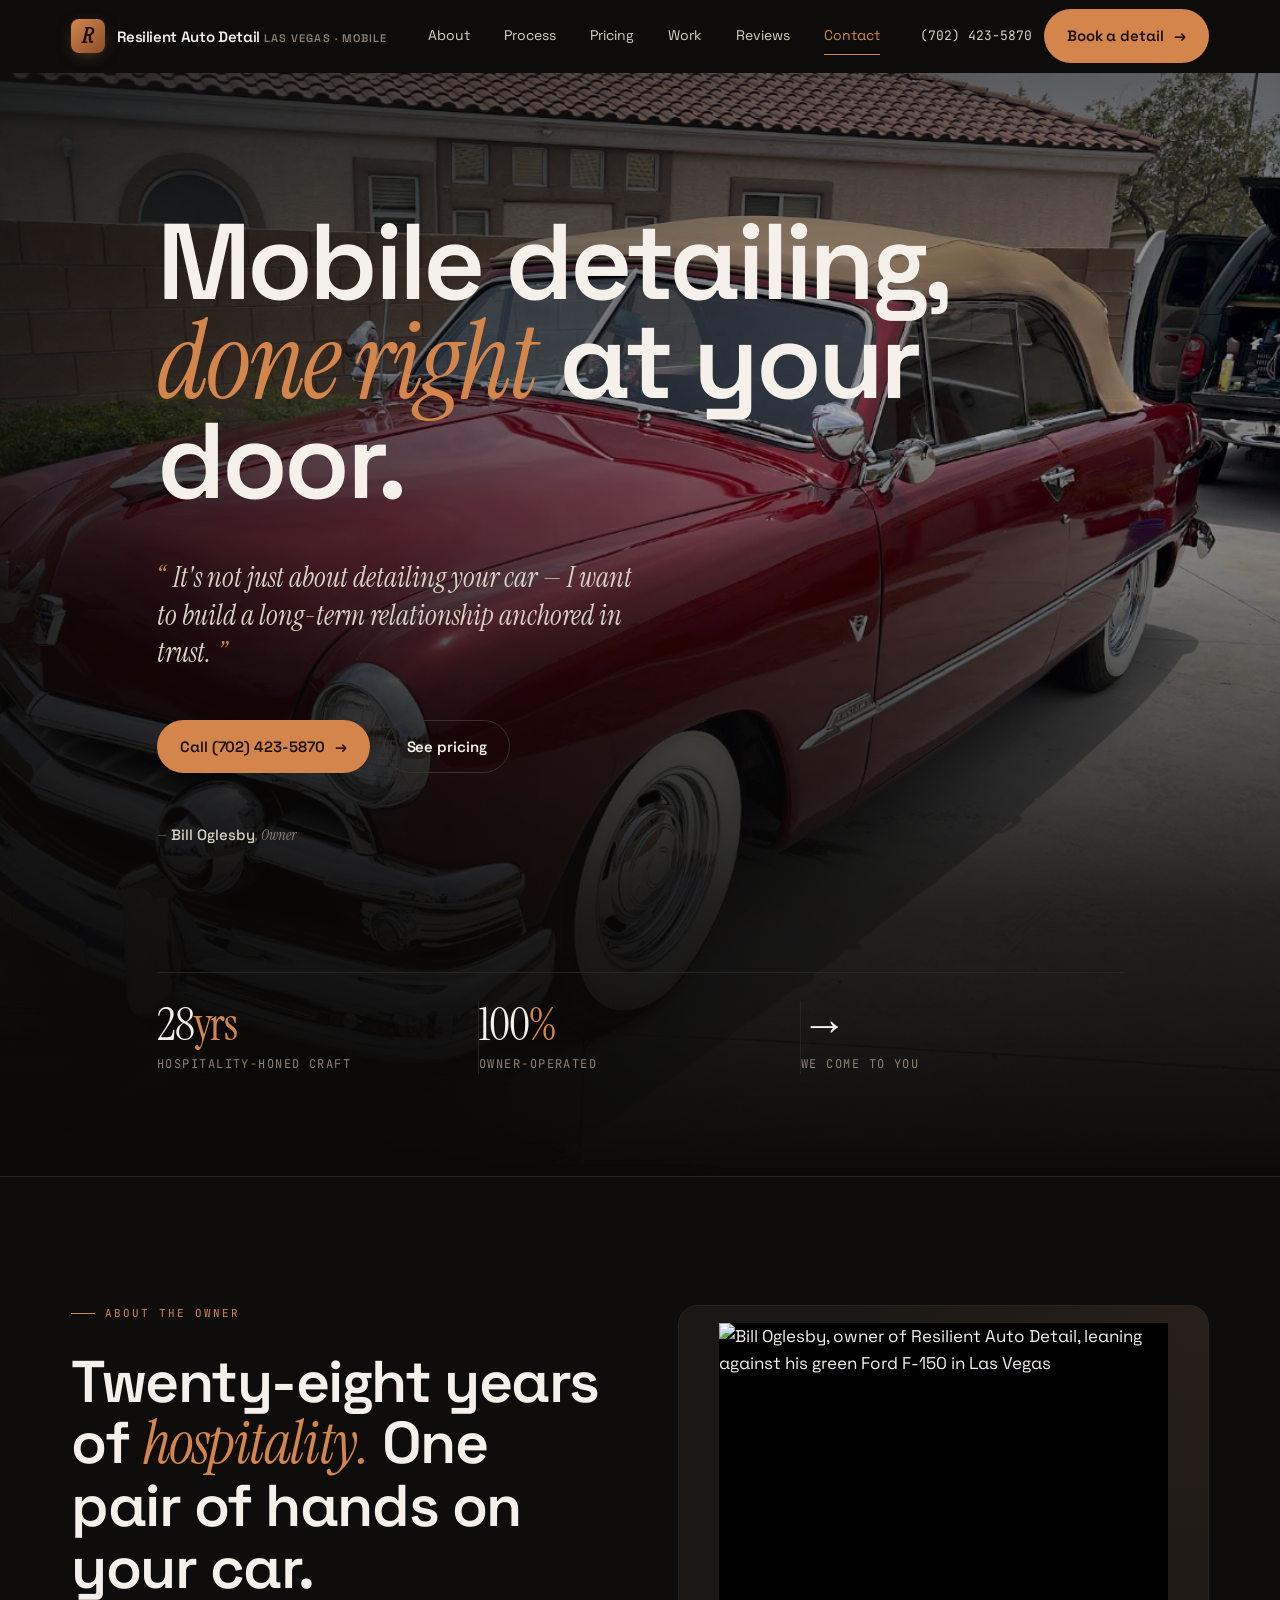
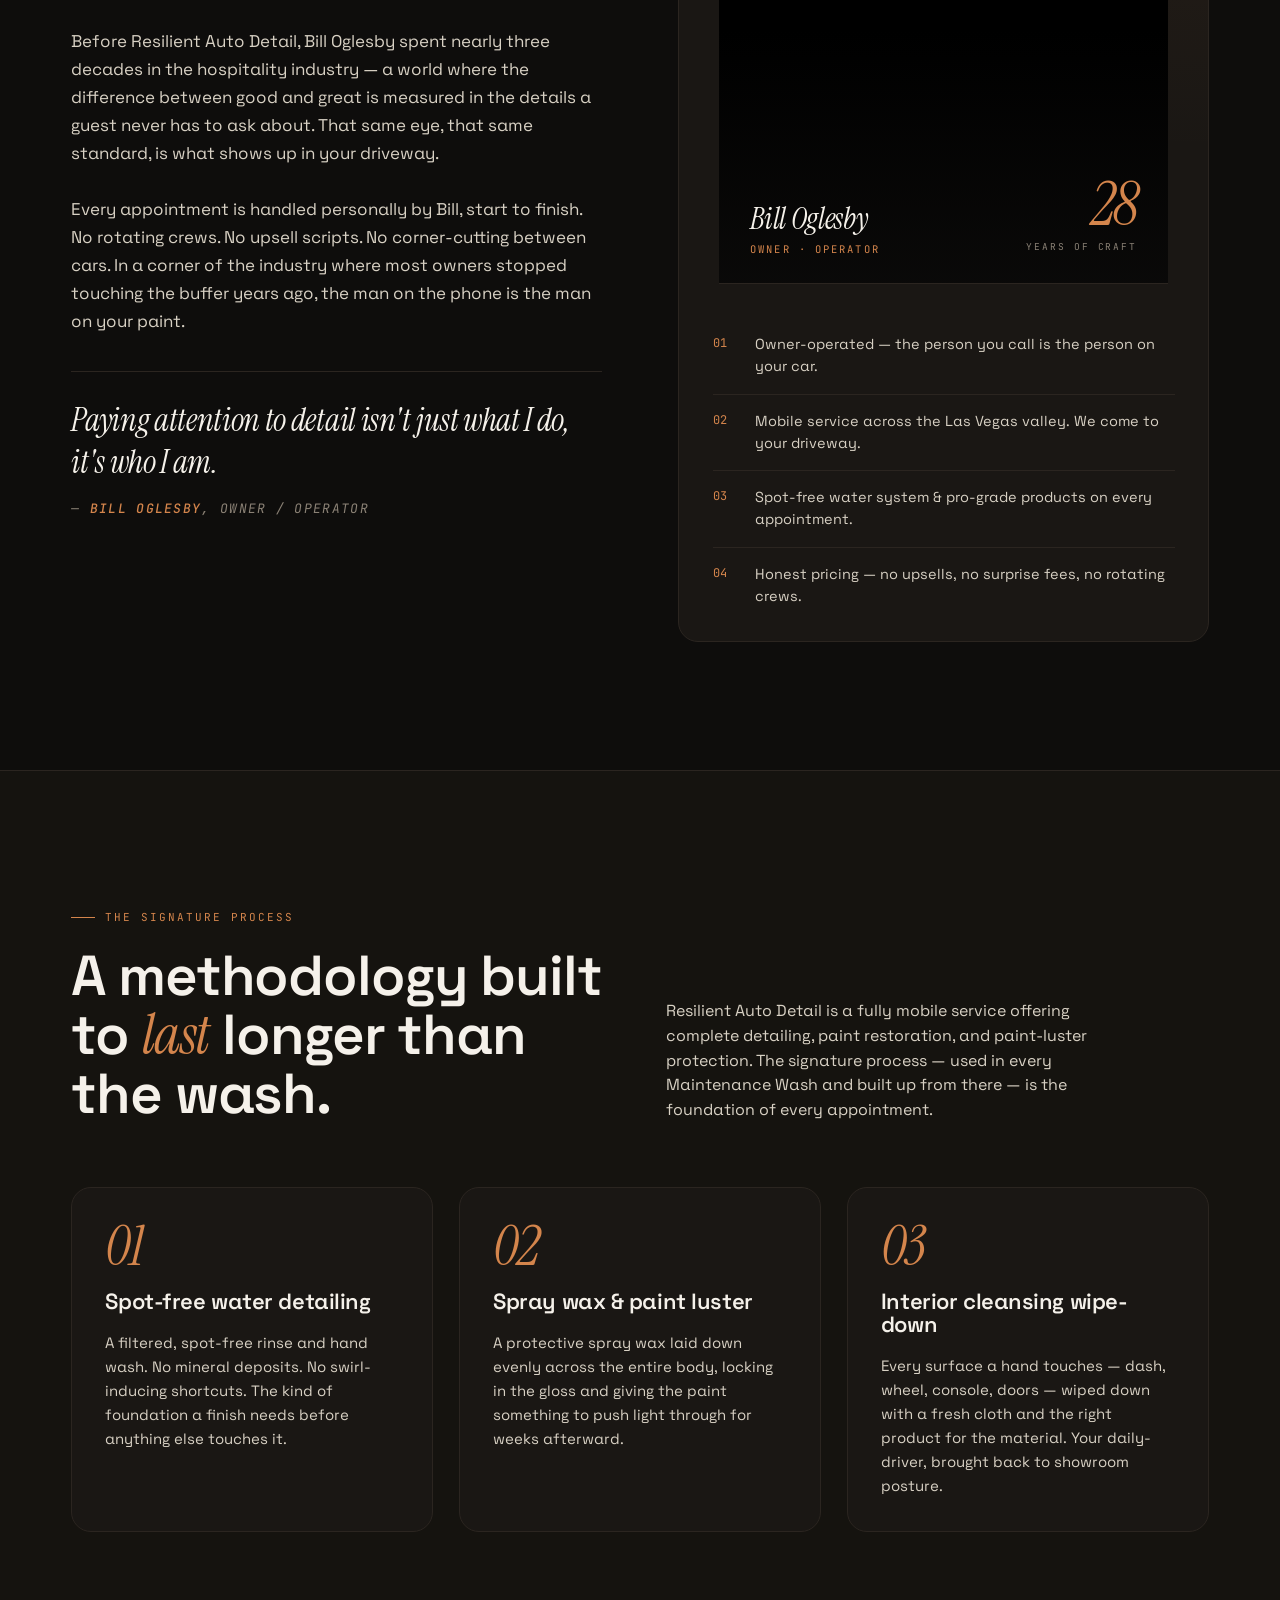
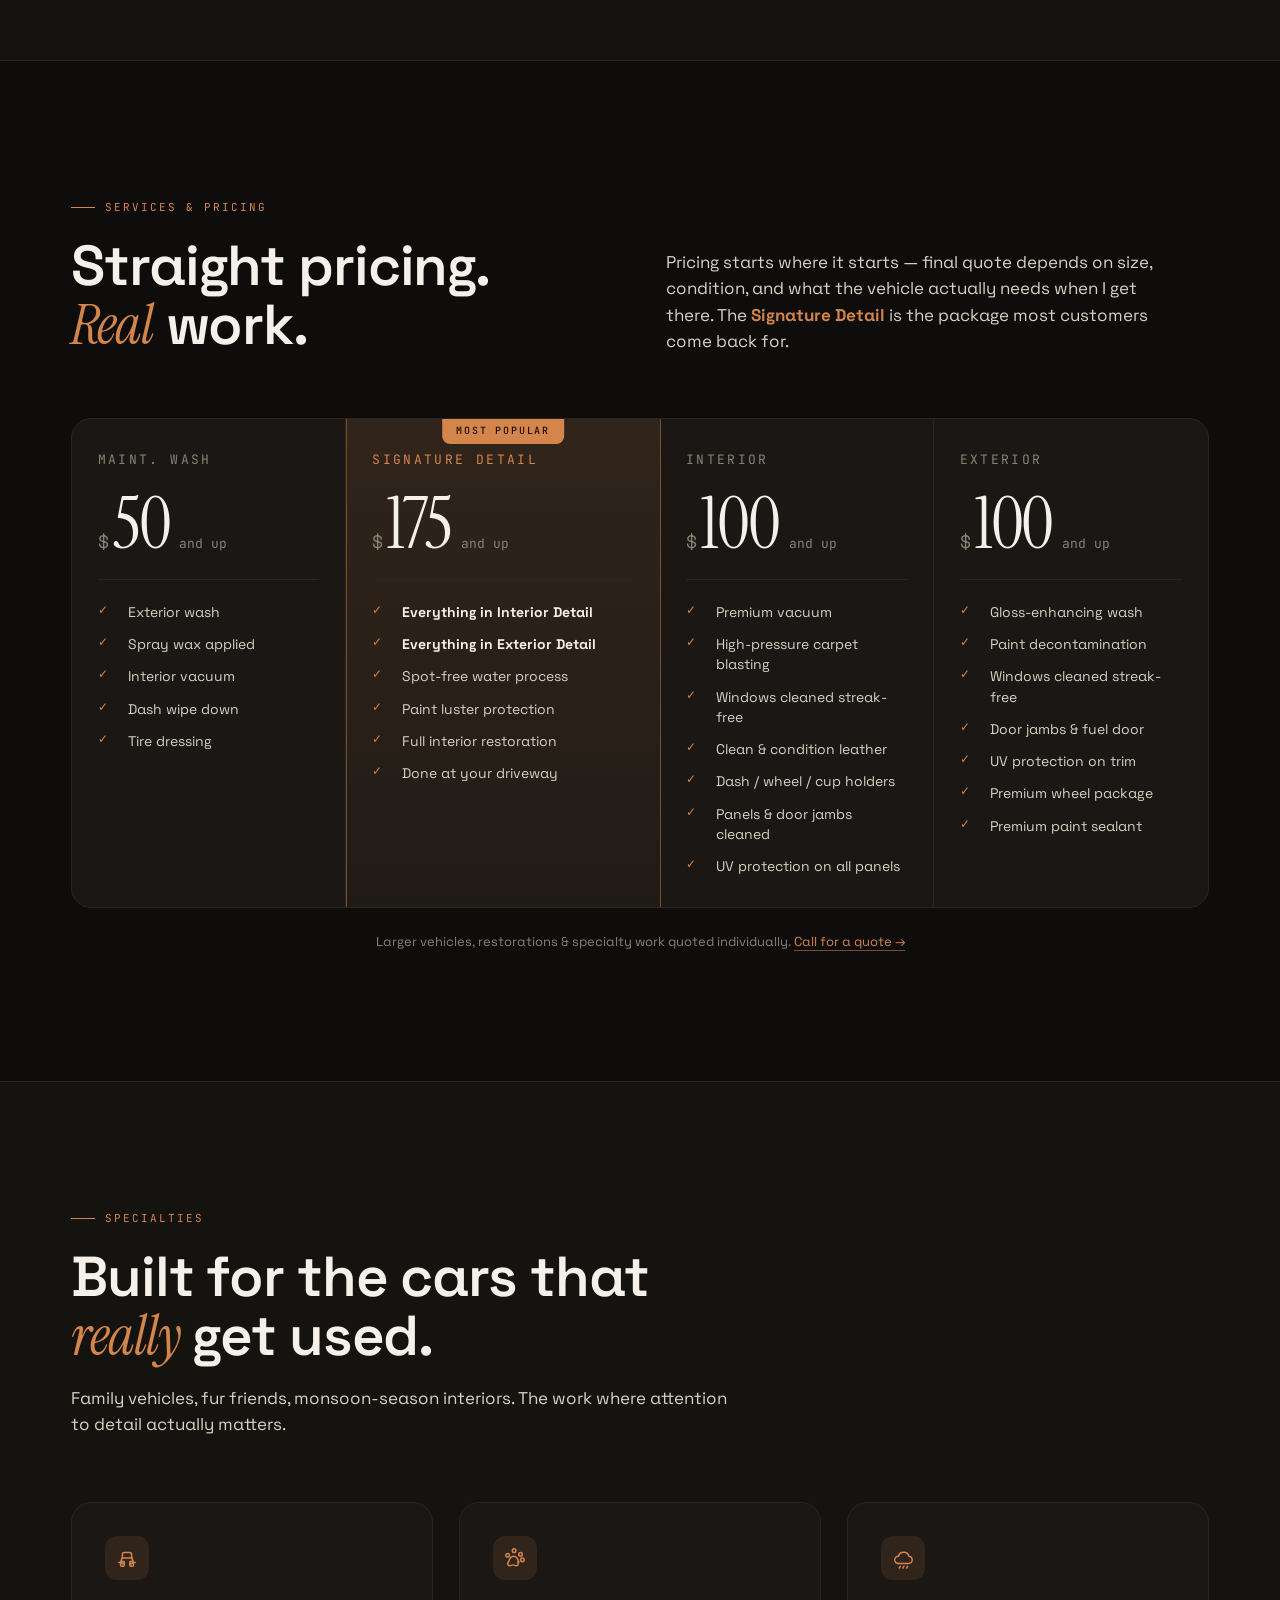
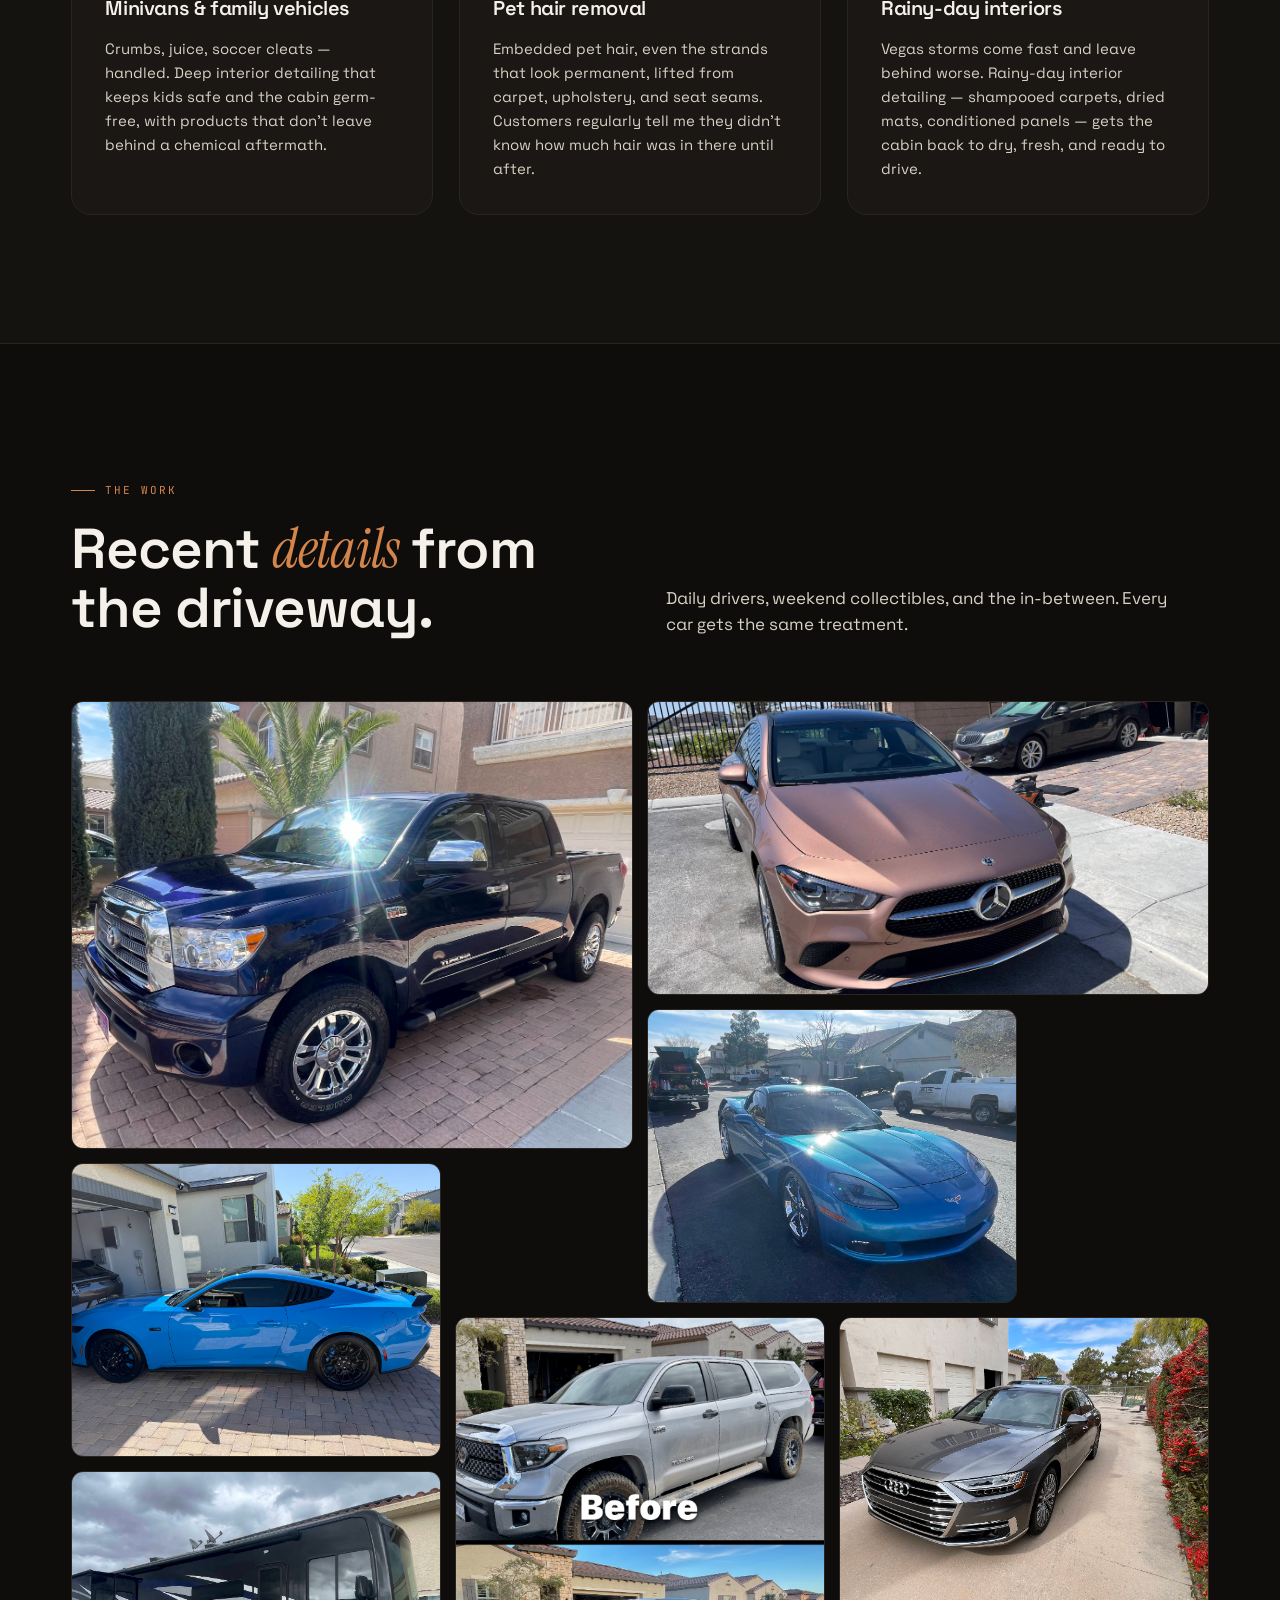
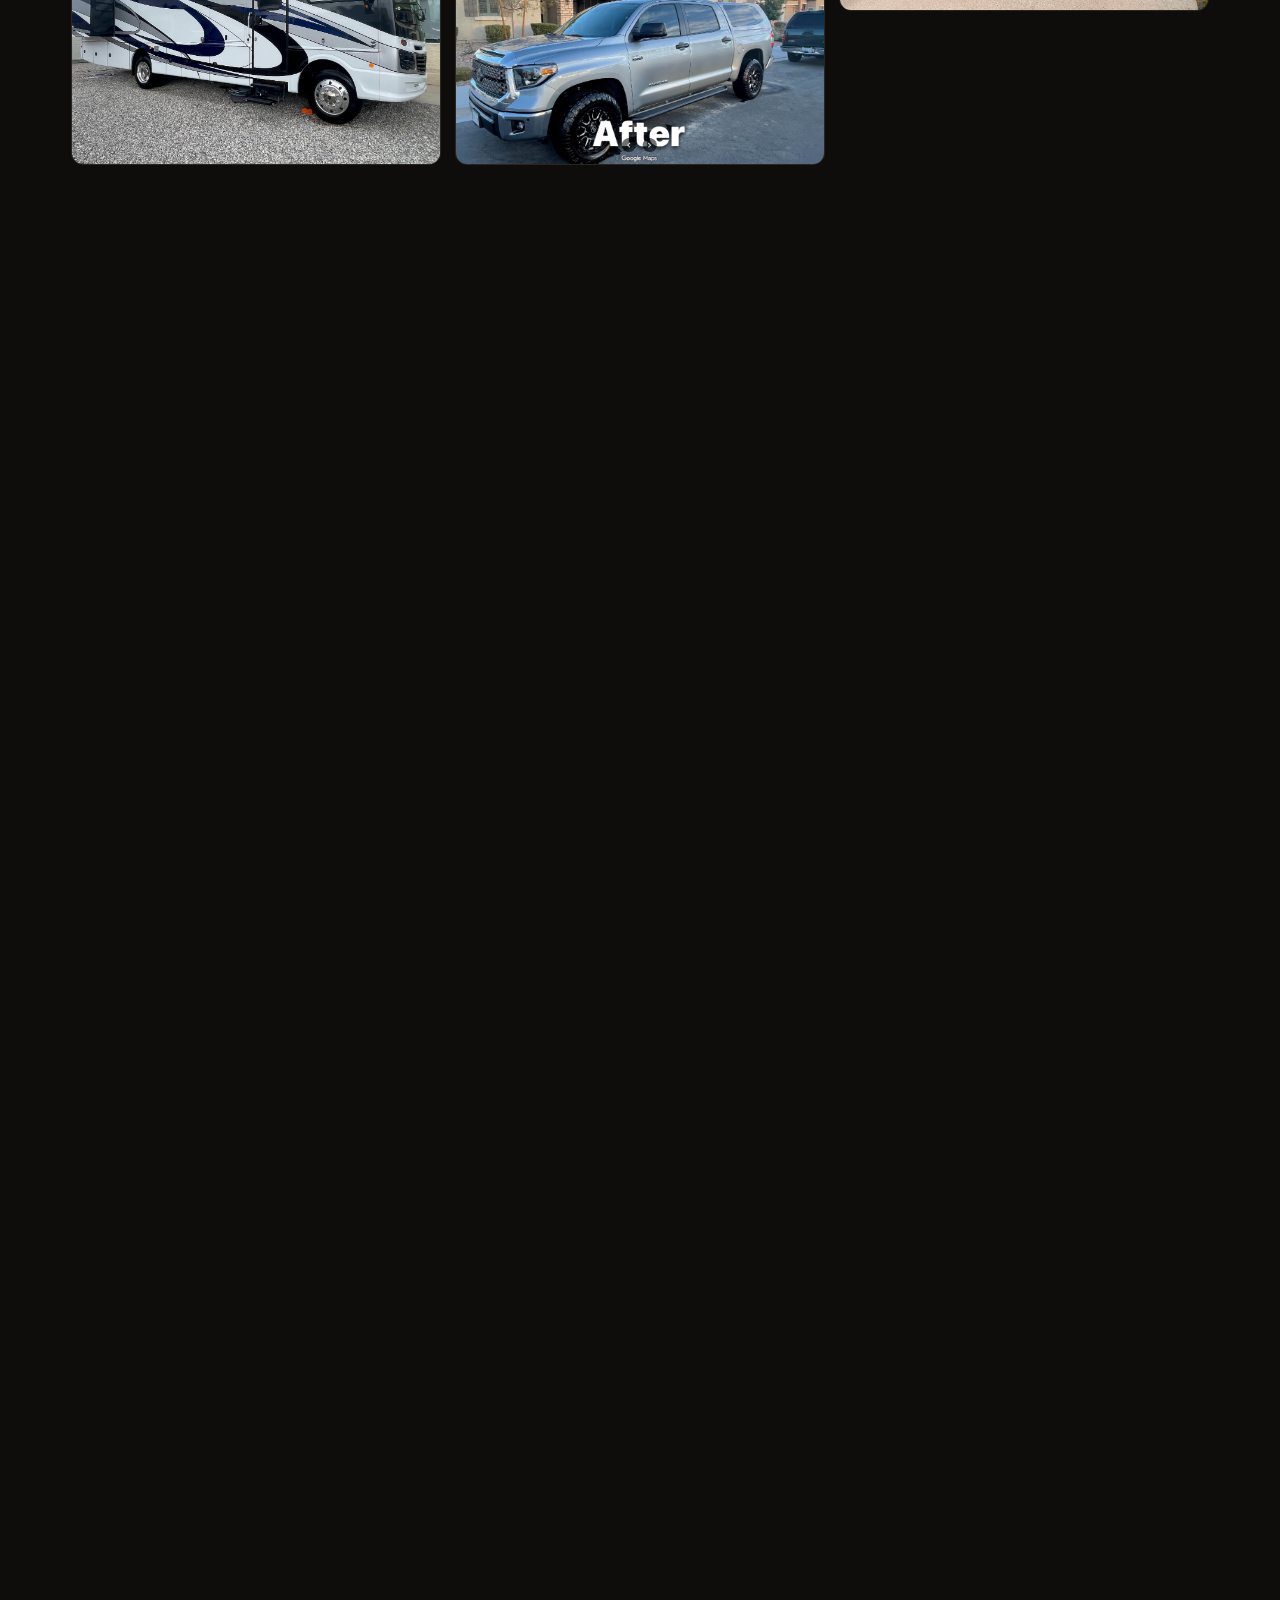
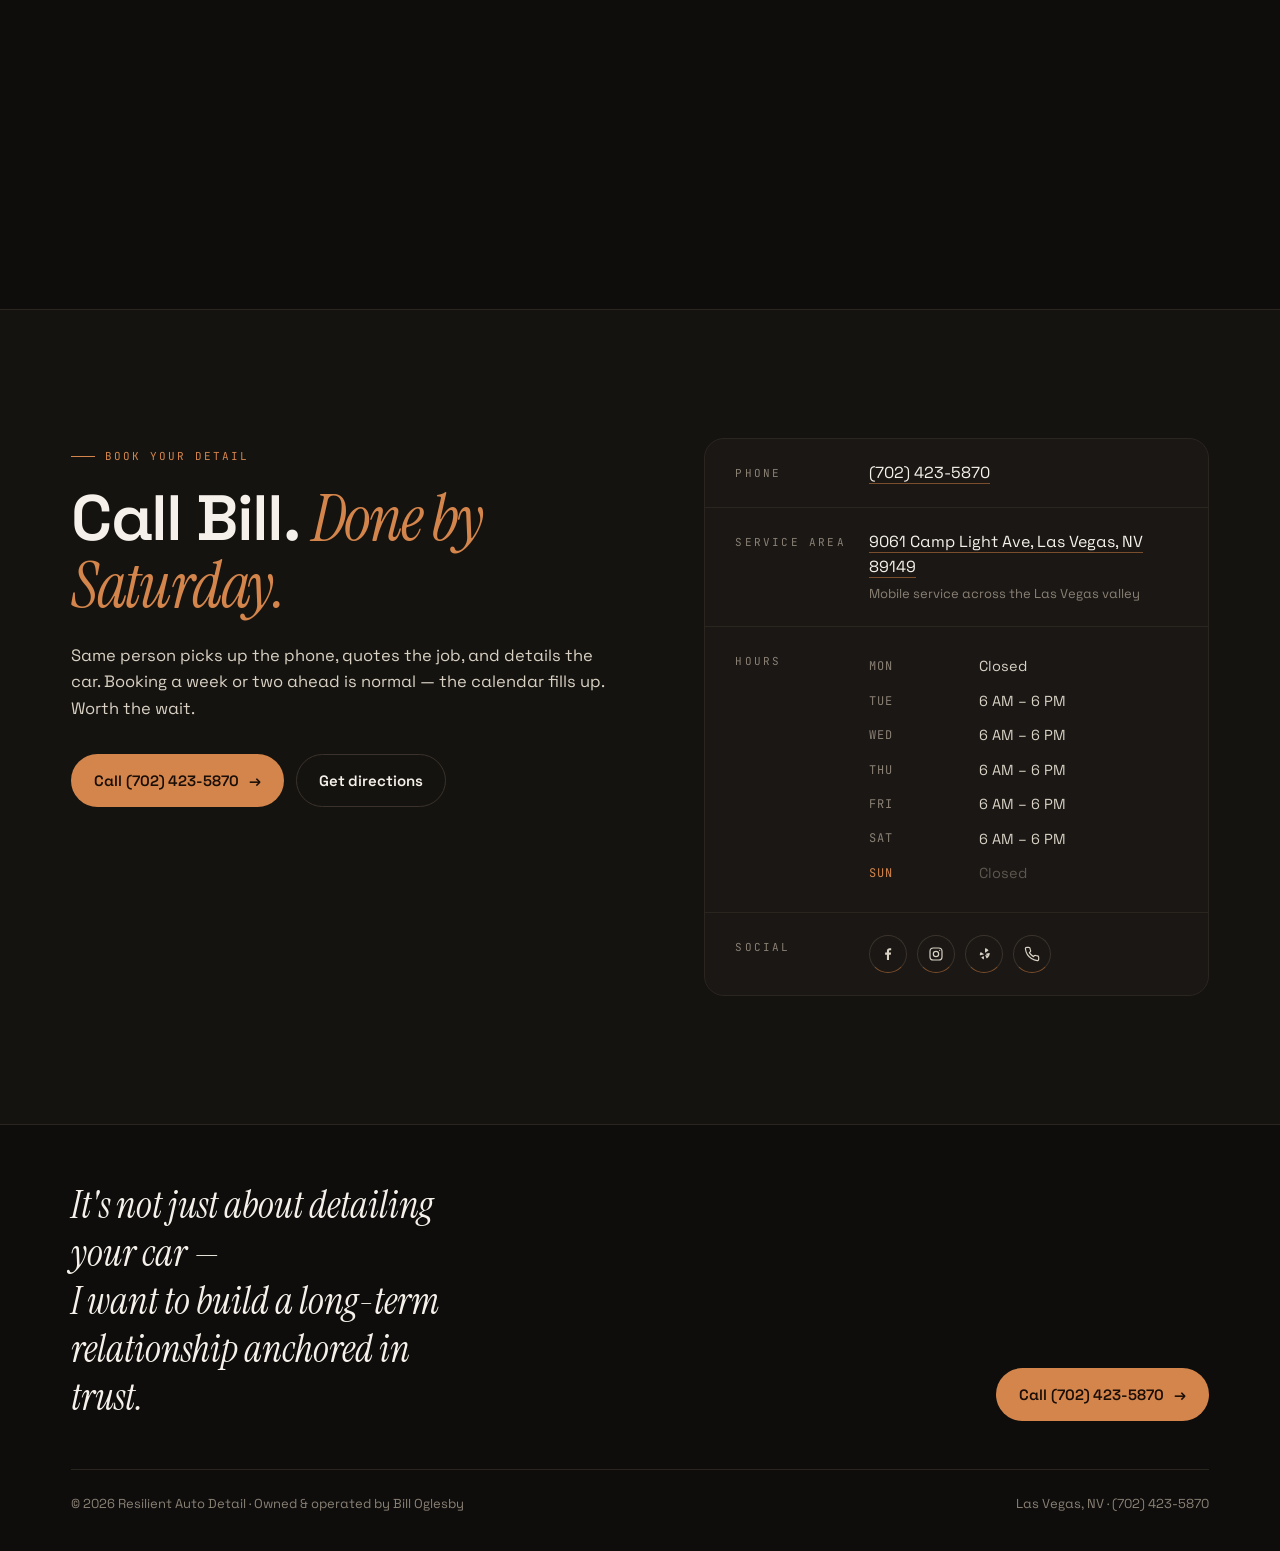
==== commit 9d5fd063: "add resauto owner photo" ====
--- a/resilientautodetail.html
+++ b/resilientautodetail.html
@@ -388,50 +388,99 @@
   position: relative;
   border: 1px solid var(--line);
   border-radius: var(--r-lg);
-  padding: clamp(28px, 3vw, 40px);
   background:
     radial-gradient(120% 80% at 100% 0%, rgba(212,133,76,0.08) 0%, transparent 60%),
     var(--surface);
   display: grid;
-  gap: 28px;
   align-content: start;
-}
-.about__panel-head {
-  display: flex; justify-content: space-between; align-items: baseline;
-  gap: 24px;
-}
-.about__panel-head .num {
+  overflow: hidden;
+}
+.about__portrait {
+  position: relative;
+  background: #000;
+  border-bottom: 1px solid var(--line);
+  overflow: hidden;
+  aspect-ratio: 4 / 5;
+}
+.about__portrait img {
+  width: 100%; height: 100%;
+  object-fit: cover;
+  object-position: center 30%;
+  display: block;
+}
+.about__portrait::after {
+  content: "";
+  position: absolute; inset: 0;
+  background: linear-gradient(180deg, transparent 55%, rgba(14,13,12,0.7) 100%);
+  pointer-events: none;
+}
+.about__portrait-caption {
+  position: absolute;
+  left: clamp(24px, 2.4vw, 32px);
+  bottom: clamp(20px, 2vw, 28px);
+  right: clamp(24px, 2.4vw, 32px);
+  z-index: 1;
+  display: flex;
+  align-items: end;
+  justify-content: space-between;
+  gap: 18px;
+}
+.about__portrait-caption .who {
   font-family: 'Instrument Serif', serif;
   font-style: italic;
-  font-size: clamp(64px, 10vw, 120px);
-  line-height: 0.85;
-  letter-spacing: -0.04em;
+  font-size: clamp(22px, 2.4vw, 30px);
+  line-height: 1.1;
+  color: var(--fg);
+  letter-spacing: -0.01em;
+}
+.about__portrait-caption .role {
+  font-family: 'JetBrains Mono', monospace;
+  font-size: 10.5px;
+  letter-spacing: 0.2em;
+  text-transform: uppercase;
   color: var(--ember);
-}
-.about__panel-head .lab {
+  margin-top: 6px;
+}
+.about__portrait-caption .years {
   text-align: right;
-  font-size: 11px;
+  flex-shrink: 0;
+}
+.about__portrait-caption .years .n {
+  font-family: 'Instrument Serif', serif;
+  font-style: italic;
+  font-size: clamp(40px, 4.6vw, 60px);
+  line-height: 0.9;
+  color: var(--ember);
+  letter-spacing: -0.03em;
+  display: block;
+}
+.about__portrait-caption .years .l {
+  font-family: 'JetBrains Mono', monospace;
+  font-size: 9.5px;
   letter-spacing: 0.2em;
   text-transform: uppercase;
   color: var(--muted);
-  max-width: 16ch;
-  font-family: 'JetBrains Mono', monospace;
+  margin-top: 4px;
+}
+.about__panel-body {
+  padding: clamp(24px, 2.6vw, 36px);
 }
 .about__list {
   list-style: none; padding: 0; margin: 0;
   display: grid;
-  border-top: 1px solid var(--line);
 }
 .about__list li {
-  padding: 18px 0;
+  padding: 16px 0;
   border-bottom: 1px solid var(--line);
   display: grid;
   grid-template-columns: 28px 1fr;
   gap: 14px;
-  font-size: 15px;
+  font-size: 14.5px;
   color: var(--fg-2);
-}
-.about__list li:last-child { border-bottom: 0; }
+  line-height: 1.5;
+}
+.about__list li:first-child { padding-top: 0; }
+.about__list li:last-child { border-bottom: 0; padding-bottom: 0; }
 .about__list .marker {
   font-family: 'JetBrains Mono', monospace;
   font-size: 12px;
@@ -1153,17 +1202,28 @@
       </div>
     </div>
 
-    <aside class="about__panel reveal" aria-label="At a glance">
-      <div class="about__panel-head">
-        <div class="num">28</div>
-        <div class="lab">Years sharpening the craft of attention</div>
+    <aside class="about__panel reveal" aria-label="Meet Bill">
+      <figure class="about__portrait">
+        <img src="images/resilientautodetail/13.png" alt="Bill Oglesby, owner of Resilient Auto Detail, leaning against his green Ford F-150 in Las Vegas" loading="lazy" />
+        <figcaption class="about__portrait-caption">
+          <div>
+            <div class="who">Bill Oglesby</div>
+            <div class="role">Owner · Operator</div>
+          </div>
+          <div class="years">
+            <span class="n">28</span>
+            <span class="l">Years of craft</span>
+          </div>
+        </figcaption>
+      </figure>
+      <div class="about__panel-body">
+        <ul class="about__list">
+          <li><span class="marker">01</span><span>Owner-operated — the person you call is the person on your car.</span></li>
+          <li><span class="marker">02</span><span>Mobile service across the Las Vegas valley. We come to your driveway.</span></li>
+          <li><span class="marker">03</span><span>Spot-free water system &amp; pro-grade products on every appointment.</span></li>
+          <li><span class="marker">04</span><span>Honest pricing — no upsells, no surprise fees, no rotating crews.</span></li>
+        </ul>
       </div>
-      <ul class="about__list">
-        <li><span class="marker">01</span><span>Owner-operated — the person you call is the person on your car.</span></li>
-        <li><span class="marker">02</span><span>Mobile service across the Las Vegas valley. We come to your driveway.</span></li>
-        <li><span class="marker">03</span><span>Spot-free water system &amp; pro-grade products on every appointment.</span></li>
-        <li><span class="marker">04</span><span>Honest pricing — no upsells, no surprise fees, no rotating crews.</span></li>
-      </ul>
     </aside>
   </div>
 </section>
